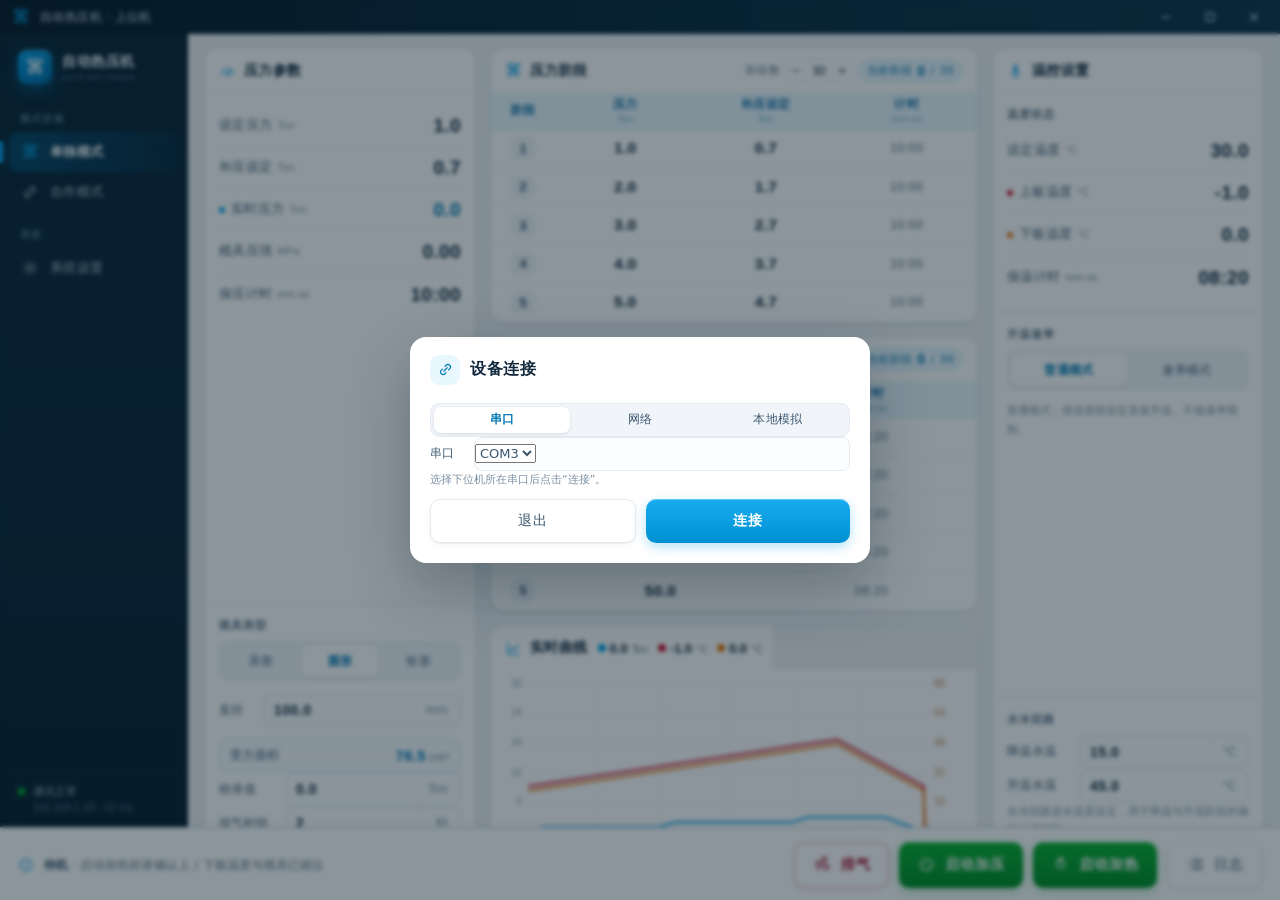
==== example/ui/src/index.html @ 1cecdf32 "docs(ui): 新增上位机 UI 原型源码与单文件 HTML 包含 src（index.html/styles.css/app.js）、build.py、设计说明与 press_desktop_u" ====
<!DOCTYPE html>
<html lang="zh-CN">
<head>
<meta charset="utf-8">
<meta name="viewport" content="width=device-width, initial-scale=1">
<title>自动热压机 · 上位机</title>
<link rel="stylesheet" href="styles.css">
</head>
<body>

<!-- ================= icon sprite ================= -->
<svg class="sprite" aria-hidden="true">
  <symbol id="i-press" viewBox="0 0 24 24">
    <rect x="3.5" y="3" width="17" height="4.2" rx="1.2"/>
    <path d="M8 7.2v3.1h8V7.2"/>
    <rect x="9.6" y="10.3" width="4.8" height="3.4" rx=".8"/>
    <rect x="4.6" y="13.7" width="14.8" height="4" rx="1.2"/>
    <path d="M6.5 17.7v3M17.5 17.7v3"/>
  </symbol>
  <symbol id="i-link" viewBox="0 0 24 24">
    <path d="M9.6 14.4 14.4 9.6"/>
    <path d="M11.2 7.6 12.8 6a3.6 3.6 0 0 1 5.1 5.1L16.4 12.6"/>
    <path d="M12.8 16.4 11.2 18a3.6 3.6 0 0 1-5.1-5.1l1.5-1.5"/>
  </symbol>
  <symbol id="i-data" viewBox="0 0 24 24">
    <ellipse cx="12" cy="5.6" rx="7" ry="2.8"/>
    <path d="M5 5.6v6c0 1.5 3.1 2.8 7 2.8s7-1.3 7-2.8v-6"/>
    <path d="M5 11.6v6c0 1.5 3.1 2.8 7 2.8s7-1.3 7-2.8v-6"/>
  </symbol>
  <symbol id="i-chart" viewBox="0 0 24 24">
    <path d="M4 4v16h16"/>
    <path d="M7 15.2l3.6-4.1 3 2.5L19.2 7"/>
  </symbol>
  <symbol id="i-flow" viewBox="0 0 24 24">
    <rect x="3" y="3.6" width="6.4" height="5" rx="1.2"/>
    <rect x="14.6" y="3.6" width="6.4" height="5" rx="1.2"/>
    <rect x="8.8" y="15.4" width="6.4" height="5" rx="1.2"/>
    <path d="M6.2 8.6v3.1h11.6V8.6M12 11.7v3.7"/>
  </symbol>
  <symbol id="i-gear" viewBox="0 0 24 24">
    <circle cx="12" cy="12" r="3.2"/>
    <path d="M12 2.8v2.5M12 18.7v2.5M21.2 12h-2.5M5.3 12H2.8M18.5 5.5l-1.8 1.8M7.3 16.7l-1.8 1.8M18.5 18.5l-1.8-1.8M7.3 7.3 5.5 5.5"/>
  </symbol>
  <symbol id="i-flame" viewBox="0 0 24 24">
    <path d="M12 2.8c2.6 3 5 5.6 5 9a5 5 0 1 1-10 0c0-2 1.2-3.7 2.3-5.1.5 1.4 1.4 2.1 2.8 2.7C11.4 7.2 11 5 12 2.8z"/>
  </symbol>
  <symbol id="i-temp" viewBox="0 0 24 24">
    <path d="M10 13.8V5.6a2 2 0 1 1 4 0v8.2a4 4 0 1 1-4 0z"/>
    <path d="M12 9v6.4"/>
  </symbol>
  <symbol id="i-gauge" viewBox="0 0 24 24">
    <path d="M4 17.5a8 8 0 1 1 16 0"/>
    <path d="M12 17.5 16 11"/>
    <circle cx="12" cy="17.5" r="1.4"/>
  </symbol>
  <symbol id="i-bolt" viewBox="0 0 24 24">
    <path d="M13.5 2.5 5 13.6h5.6L10 21.5 19 10.4h-5.6z"/>
  </symbol>
  <symbol id="i-power" viewBox="0 0 24 24">
    <path d="M12 3.2v8.4"/>
    <path d="M6.9 6.4a7.4 7.4 0 1 0 10.2 0"/>
  </symbol>
  <symbol id="i-stop" viewBox="0 0 24 24">
    <rect x="5.5" y="5.5" width="13" height="13" rx="2.4"/>
  </symbol>
  <symbol id="i-air" viewBox="0 0 24 24">
    <path d="M3.5 8.5h10.8a2.8 2.8 0 1 0-2.8-2.8"/>
    <path d="M3.5 12.5h13.2a2.8 2.8 0 1 1-2.8 2.8"/>
    <path d="M3.5 16.5h6.8"/>
  </symbol>
  <symbol id="i-alarm" viewBox="0 0 24 24">
    <path d="M18 8.8a6 6 0 1 0-12 0c0 6-2.2 7.2-2.2 7.2h16.4S18 14.8 18 8.8z"/>
    <path d="M10.2 19.4a2 2 0 0 0 3.6 0"/>
  </symbol>
  <symbol id="i-estop" viewBox="0 0 24 24">
    <path d="M8.3 2.8h7.4l5.5 5.5v7.4l-5.5 5.5H8.3l-5.5-5.5V8.3z"/>
    <path d="M12 7.6v5.4"/>
    <path d="M12 16.6v.2"/>
  </symbol>
  <symbol id="i-clock" viewBox="0 0 24 24">
    <circle cx="12" cy="12" r="8.4"/>
    <path d="M12 7.4V12l3.2 2"/>
  </symbol>
  <symbol id="i-user" viewBox="0 0 24 24">
    <circle cx="12" cy="8.2" r="3.6"/>
    <path d="M4.8 20.2a7.2 7.2 0 0 1 14.4 0"/>
  </symbol>
  <symbol id="i-open" viewBox="0 0 24 24">
    <path d="M3.6 8.4V6.2a1.6 1.6 0 0 1 1.6-1.6h3.6l2 2.4h6a1.6 1.6 0 0 1 1.6 1.6v1.2"/>
    <path d="M3.6 8.4h15.8a1.2 1.2 0 0 1 1.2 1.4l-1.3 7.6a2 2 0 0 1-2 1.6H5.5a2 2 0 0 1-2-1.7L2.4 9.8a1.2 1.2 0 0 1 1.2-1.4z"/>
  </symbol>
  <symbol id="i-export" viewBox="0 0 24 24">
    <path d="M12 15.4V4.2M8.2 7.8 12 4l3.8 3.8"/>
    <path d="M4.4 14.4v3.8a1.8 1.8 0 0 0 1.8 1.8h11.6a1.8 1.8 0 0 0 1.8-1.8v-3.8"/>
  </symbol>
  <symbol id="i-copy" viewBox="0 0 24 24">
    <rect x="8.6" y="8.6" width="11" height="11" rx="2"/>
    <path d="M15.4 8.6V6.4a2 2 0 0 0-2-2H6.4a2 2 0 0 0-2 2v7a2 2 0 0 0 2 2h2.2"/>
  </symbol>
  <symbol id="i-trash" viewBox="0 0 24 24">
    <path d="M4 6.6h16M9.4 6.6V4.9a1.3 1.3 0 0 1 1.3-1.3h2.6a1.3 1.3 0 0 1 1.3 1.3v1.7"/>
    <path d="M6.4 6.6 7.3 19a1.8 1.8 0 0 0 1.8 1.6h5.8a1.8 1.8 0 0 0 1.8-1.6l.9-12.4"/>
    <path d="M10.4 10.4v6.4M13.6 10.4v6.4"/>
  </symbol>
  <symbol id="i-back" viewBox="0 0 24 24">
    <path d="M9.4 5.2 3.6 12l5.8 6.8"/>
    <path d="M3.6 12h16.8"/>
  </symbol>
  <symbol id="i-save" viewBox="0 0 24 24">
    <path d="M5 4.6h11.6L20 8v11.4a1 1 0 0 1-1 1H5a1 1 0 0 1-1-1V5.6a1 1 0 0 1 1-1z"/>
    <path d="M8 4.6v5h7v-5M8 20.4v-5.6h8v5.6"/>
  </symbol>
  <symbol id="i-plus" viewBox="0 0 24 24"><path d="M12 5v14M5 12h14"/></symbol>
  <symbol id="i-minus" viewBox="0 0 24 24"><path d="M5 12h14"/></symbol>
  <symbol id="i-search" viewBox="0 0 24 24">
    <circle cx="11" cy="11" r="6.6"/><path d="M16 16l4.4 4.4"/>
  </symbol>
  <symbol id="i-first" viewBox="0 0 24 24"><path d="M17 6 11 12l6 6M7 6v12"/></symbol>
  <symbol id="i-prev" viewBox="0 0 24 24"><path d="M15.5 5.5 9 12l6.5 6.5"/></symbol>
  <symbol id="i-next" viewBox="0 0 24 24"><path d="M8.5 5.5 15 12l-6.5 6.5"/></symbol>
  <symbol id="i-last" viewBox="0 0 24 24"><path d="M7 6l6 6-6 6M17 6v12"/></symbol>
  <symbol id="i-eye" viewBox="0 0 24 24">
    <path d="M2.8 12S6.4 5.8 12 5.8 21.2 12 21.2 12 17.6 18.2 12 18.2 2.8 12 2.8 12z"/>
    <circle cx="12" cy="12" r="2.8"/>
  </symbol>
  <symbol id="i-shield" viewBox="0 0 24 24">
    <path d="M12 3 5 6v5.4c0 4.4 3 8.2 7 9.6 4-1.4 7-5.2 7-9.6V6z"/>
    <path d="M9 12.2l2.2 2.2L15.4 10"/>
  </symbol>
  <symbol id="i-info" viewBox="0 0 24 24">
    <circle cx="12" cy="12" r="8.6"/><path d="M12 11v5.4M12 8.2v.2"/>
  </symbol>
  <symbol id="i-bulb" viewBox="0 0 24 24">
    <path d="M9.4 18.2h5.2M10.4 21h3.2"/>
    <path d="M12 3a6 6 0 0 0-3.4 10.9c.5.4.8 1 .8 1.6h5.2c0-.6.3-1.2.8-1.6A6 6 0 0 0 12 3z"/>
  </symbol>
  <symbol id="i-list" viewBox="0 0 24 24">
    <path d="M8.4 6.6h12M8.4 12h12M8.4 17.4h12"/>
    <path d="M4.2 6.6v.2M4.2 12v.2M4.2 17.4v.2"/>
  </symbol>
  <symbol id="i-reset" viewBox="0 0 24 24">
    <path d="M4.4 9.6A7.8 7.8 0 1 1 4.2 14"/>
    <path d="M4 4.6v5.2h5.2"/>
  </symbol>
  <symbol id="i-layers" viewBox="0 0 24 24">
    <path d="M12 3.2 3.4 7.6 12 12l8.6-4.4z"/>
    <path d="M3.4 12.4 12 16.8l8.6-4.4M3.4 16.9 12 21.3l8.6-4.4"/>
  </symbol>
</svg>

<div class="win">

  <!-- ================= title bar ================= -->
  <div class="titlebar">
    <svg class="ic tb-mark"><use href="#i-press"/></svg>
    <span class="tb-title">自动热压机 · 上位机</span>
    <span class="tb-spacer"></span>
    <div class="tb-ctrls">
      <button class="tb-btn" title="最小化"><svg class="ic" viewBox="0 0 12 12"><path d="M2 6h8"/></svg></button>
      <button class="tb-btn" title="最大化"><svg class="ic" viewBox="0 0 12 12"><rect x="2.2" y="2.2" width="7.6" height="7.6"/></svg></button>
      <button class="tb-btn close" title="关闭"><svg class="ic" viewBox="0 0 12 12"><path d="M2.6 2.6l6.8 6.8M9.4 2.6l-6.8 6.8"/></svg></button>
    </div>
  </div>

  <div class="body">

    <!-- ================= rail ================= -->
    <nav class="rail">
      <div class="rail-brand">
        <div class="brand-mark"><svg class="ic"><use href="#i-press"/></svg></div>
        <div class="brand-txt"><b>自动热压机</b><span>AUTO HOT PRESS</span></div>
      </div>

      <div class="rail-group">
        <p>模式切换</p>
        <button class="rail-item is-active" data-nav="single"><svg class="ic"><use href="#i-press"/></svg><span>单独模式</span></button>
        <button class="rail-item" data-nav="coop"><svg class="ic"><use href="#i-link"/></svg><span>合作模式</span></button>
      </div>

      <div class="rail-group">
        <p>系统</p>
        <button class="rail-item" data-nav="settings"><svg class="ic"><use href="#i-gear"/></svg><span>系统设置</span></button>
      </div>

      <div class="rail-foot">
        <div class="rail-stat">
          <i class="dot ok"></i>
          <div>通讯正常<small>192.168.1.20 · 12 ms</small></div>
        </div>
      </div>
    </nav>

    <!-- ================= content ================= -->
    <main class="content" id="content">

      <div class="alarm-banner" id="alarmBanner">
        <svg class="ic"><use href="#i-alarm"/></svg>
        <span id="alarmText">急停已按下，设备已切断动力输出</span>
        <button class="ab-x" id="alarmClose">解除</button>
      </div>

      <!-- ---------- 1. 单独模式 ---------- -->
      <section class="view is-active" data-view="single">
        <div class="layout-3">

          <div class="col">
            <article class="card grow merge-card">
              <header class="card-h"><h2><svg class="ic"><use href="#i-gauge"/></svg>压力参数</h2></header>

              <div class="set-group">
                <ul class="kv">
                  <li><span class="k">设定压力<em>Ton</em></span><span class="v" id="vSetP">1.0</span></li>
                  <li><span class="k">补压设定<em>Ton</em></span><span class="v" id="vBoost">0.7</span></li>
                  <li class="is-live"><span class="k">实时压力<em>Ton</em></span><span class="v" id="vLiveP">0.0</span></li>
                  <li><span class="k">模具压强<em>MPa</em></span><span class="v" id="vMold">0.00</span></li>
                  <li><span class="k">保压计时<em>mm:ss</em></span><span class="v" id="vHoldP">10:00</span></li>
                </ul>
              </div>

              <div class="set-group is-bottom">
                <div class="set-sub">模具类型</div>
                <div class="seg mold-seg" id="moldSeg">
                  <button data-mold="special">异形</button>
                  <button class="is-on" data-mold="circle">圆形</button>
                  <button data-mold="rect">矩形</button>
                </div>
                <div class="mold-pane" data-mold-pane="special">
                  <p class="mold-tip">异形模具按实际受力面积换算，模具压强显示为 —。</p>
                </div>
                <div class="mold-pane is-on" data-mold-pane="circle">
                  <div class="mold-row">
                    <label>直径</label>
                    <div class="input"><input id="moldDia" type="number" min="1" step="0.1" value="100.0"><span class="suffix">mm</span></div>
                  </div>
                </div>
                <div class="mold-pane" data-mold-pane="rect">
                  <div class="mold-row">
                    <label>长</label>
                    <div class="input"><input id="moldLen" type="number" min="1" step="0.1" value="100.0"><span class="suffix">mm</span></div>
                  </div>
                  <div class="mold-row">
                    <label>宽</label>
                    <div class="input"><input id="moldWid" type="number" min="1" step="0.1" value="100.0"><span class="suffix">mm</span></div>
                  </div>
                </div>
                <div class="mold-area" data-mold-area>
                  <span>受力面积</span>
                  <span class="ma-val"><b>78.5</b><em>cm²</em></span>
                </div>
                <div class="mold-row is-wide">
                  <label>校准值</label>
                  <div class="input"><input id="calibVal" type="number" min="-3" max="3" step="0.1" value="0.0"><span class="suffix">Ton</span></div>
                </div>
                <div class="mold-row is-wide">
                  <label>排气时间</label>
                  <div class="input"><input id="airTime" type="number" min="1" max="5" step="1" value="2"><span class="suffix">秒</span></div>
                </div>
              </div>
            </article>
          </div>

          <div class="col">
            <article class="card stage-card">
              <header class="card-h">
                <h2><svg class="ic"><use href="#i-press"/></svg>压力阶段</h2>
                <div class="stage-tools">
                  <span class="count-label">阶段数</span>
                  <div class="spin" id="pCountSpin" data-tip="压力阶段数 1–30，可直接输入或点「−/+」调整">
                    <button type="button" data-step="-1" aria-label="减少压力阶段数">−</button>
                    <input id="pCountInput" type="number" min="1" max="30" step="1" value="30" aria-label="压力阶段数">
                    <button type="button" data-step="1" aria-label="增加压力阶段数">+</button>
                  </div>
                  <span class="stage-pill">当前阶段 <b id="pStageNow">0</b>/<span id="pStageTotal">30</span></span>
                </div>
              </header>
              <div class="tbl-wrap">
                <table class="tbl" id="tblP">
                  <colgroup><col style="width:64px"><col><col><col></colgroup>
                  <thead><tr><th>阶段</th><th>压力<em>Ton</em></th><th>补压设定<em>Ton</em></th><th>计时<em>mm:ss</em></th></tr></thead>
                  <tbody></tbody>
                </table>
              </div>
            </article>

            <article class="card grow stage-card">
              <header class="card-h">
                <h2><svg class="ic"><use href="#i-flame"/></svg>温度阶段</h2>
                <div class="stage-tools">
                  <span class="count-label">阶段数</span>
                  <div class="spin" id="tCountSpin" data-tip="温度阶段数 1–30，可直接输入或点「−/+」调整">
                    <button type="button" data-step="-1" aria-label="减少温度阶段数">−</button>
                    <input id="tCountInput" type="number" min="1" max="30" step="1" value="30" aria-label="温度阶段数">
                    <button type="button" data-step="1" aria-label="增加温度阶段数">+</button>
                  </div>
                  <span class="stage-pill">当前阶段 <b id="tStageNow">0</b>/<span id="tStageTotal">30</span></span>
                </div>
              </header>
              <div class="tbl-wrap">
                <table class="tbl no-rate" id="tblT">
                  <colgroup><col style="width:64px"><col><col></colgroup>
                  <thead><tr><th>阶段</th><th>温度<em>°C</em></th><th>速率<em>°C/min</em></th><th>计时<em>mm:ss</em></th></tr></thead>
                  <tbody></tbody>
                </table>
              </div>
            </article>

            <div class="chart-slot" id="singleChartSlot">
              <article class="card chart-card" id="chartCard">
                <header class="card-h">
                  <h2><svg class="ic"><use href="#i-chart"/></svg>实时曲线</h2>
                  <div class="chart-now">
                    <span><i style="background:#00A1E9"></i><b id="cnP">0.0</b><em>Ton</em></span>
                    <span><i style="background:#C8102E"></i><b id="cnUp">-1.0</b><em>°C</em></span>
                    <span><i style="background:#E8730C"></i><b id="cnDown">0.0</b><em>°C</em></span>
                    <span class="win">窗口 180 s</span>
                  </div>
                </header>
                <div class="chart-wrap"><canvas id="chart"></canvas></div>
              </article>
            </div>
          </div>

          <div class="col">
            <article class="card grow merge-card">
              <header class="card-h"><h2><svg class="ic"><use href="#i-temp"/></svg>温控设置</h2></header>

              <div class="set-group">
                <div class="set-sub">温度状态</div>
                <ul class="kv">
                  <li><span class="k">设定温度<em>°C</em></span><span class="v" id="vSetT">30.0</span></li>
                  <li class="t-up"><span class="k">上板温度<em>°C</em></span><span class="v" id="vUpT">-1.0</span></li>
                  <li class="t-down"><span class="k">下板温度<em>°C</em></span><span class="v" id="vDownT">0.0</span></li>
                  <li><span class="k">保温计时<em>mm:ss</em></span><span class="v" id="vHoldSet">8:20</span></li>
                </ul>
              </div>

              <div class="set-group">
                <div class="set-sub">升温速率</div>
                <div class="seg mold-seg" id="rateSeg">
                  <button class="is-on" data-rate="normal">普通模式</button>
                  <button data-rate="fast">速率模式</button>
                </div>
                <p class="mold-tip" id="rateTip">普通模式：按温度段设定直接升温，不做速率限制。</p>
              </div>

              <div class="set-group is-bottom">
                <div class="set-sub">水冷回路</div>
                <div class="mold-row water-row">
                  <label>降温水温</label>
                  <div class="input"><input id="coolT" type="number" min="0" step="0.1" value="15.0"><span class="suffix">°C</span></div>
                </div>
                <div class="mold-row water-row">
                  <label>升温水温</label>
                  <div class="input"><input id="warmT" type="number" min="0" step="0.1" value="45.0"><span class="suffix">°C</span></div>
                </div>
                <p class="mold-tip">水冷回路进水温度设定，用于降温与升温阶段的循环水温控制。</p>
              </div>
            </article>
          </div>

        </div>
      </section>

      <!-- ---------- 2. 合作模式 ---------- -->
      <section class="view" data-view="coop">
        <div class="layout-2">
          <div class="col">
            <article class="card grow merge-card">
              <header class="card-h"><h2><svg class="ic"><use href="#i-gauge"/></svg>实时状态</h2></header>

              <div class="set-group">
                <ul class="kv">
                  <li><span class="k">设定压力<em>Ton</em></span><span class="v" id="cSetP">1.0</span></li>
                  <li class="is-live"><span class="k">实时压力<em>Ton</em></span><span class="v" id="cLiveP">0.0</span></li>
                  <li><span class="k">模具压强<em>MPa</em></span><span class="v" id="cMold">0.00</span></li>
                  <li><span class="k">上板设定温度<em>°C</em></span><span class="v" id="cSetTUp">10.0</span></li>
                  <li class="t-up"><span class="k">上板温度<em>°C</em></span><span class="v" id="cUpT">-1.0</span></li>
                  <li><span class="k">下板设定温度<em>°C</em></span><span class="v" id="cSetTDown">10.0</span></li>
                  <li class="t-down"><span class="k">下板温度<em>°C</em></span><span class="v" id="cDownT">0.0</span></li>
                  <li><span class="k">计时<em>mm:ss</em></span><span class="v" id="cHold">10:00</span></li>
                </ul>
              </div>

              <div class="set-group is-bottom">
                <div class="set-sub">模具类型</div>
                <div class="seg mold-seg">
                  <button data-mold="special">异形</button>
                  <button class="is-on" data-mold="circle">圆形</button>
                  <button data-mold="rect">矩形</button>
                </div>
                <div class="mold-pane" data-mold-pane="special">
                  <p class="mold-tip">异形模具按实际受力面积换算，模具压强显示为 —。</p>
                </div>
                <div class="mold-pane is-on" data-mold-pane="circle">
                  <div class="mold-row">
                    <label>直径</label>
                    <div class="input"><input id="cMoldDia" type="number" min="1" step="0.1" value="100.0"><span class="suffix">mm</span></div>
                  </div>
                </div>
                <div class="mold-pane" data-mold-pane="rect">
                  <div class="mold-row">
                    <label>长</label>
                    <div class="input"><input id="cMoldLen" type="number" min="1" step="0.1" value="100.0"><span class="suffix">mm</span></div>
                  </div>
                  <div class="mold-row">
                    <label>宽</label>
                    <div class="input"><input id="cMoldWid" type="number" min="1" step="0.1" value="100.0"><span class="suffix">mm</span></div>
                  </div>
                </div>
                <div class="mold-area" data-mold-area>
                  <span>受力面积</span>
                  <span class="ma-val"><b>78.5</b><em>cm²</em></span>
                </div>
              </div>
            </article>
          </div>

          <div class="col">
            <article class="card grow">
              <header class="card-h"><h2><svg class="ic"><use href="#i-link"/></svg>合作流程明细</h2>
                <div class="stage-tools">
                  <span class="count-label">阶段数</span>
                  <div class="spin" id="coopCountSpin" data-tip="合作流程阶段数 1–30，可直接输入或点「−/+」调整">
                    <button type="button" data-step="-1" aria-label="减少合作流程阶段数">−</button>
                    <input id="coopCountInput" type="number" min="1" max="30" step="1" value="30" aria-label="合作流程阶段数">
                    <button type="button" data-step="1" aria-label="增加合作流程阶段数">+</button>
                  </div>
                  <span class="stage-pill">当前阶段 <b id="coopStageNow">0</b>/<span id="coopStageTotal">30</span></span>
                </div>
              </header>
              <div class="tbl-wrap">
                <table class="tbl" id="tblCoop">
                  <colgroup>
                    <col style="width:48px"><col style="width:62px"><col style="width:72px"><col style="width:78px">
                    <col style="width:92px"><col style="width:78px"><col style="width:92px"><col style="width:78px"><col style="width:68px">
                  </colgroup>
                  <thead><tr><th>阶段</th><th>是否加压</th><th>压力<em>Ton</em></th><th>补压设定<em>Ton</em></th><th>是否加热上板</th><th>上板温度<em>°C</em></th><th>是否加热下板</th><th>下板温度<em>°C</em></th><th>计时<em>mm:ss</em></th></tr></thead>
                  <tbody></tbody>
                </table>
              </div>
            </article>

            <div class="chart-slot" id="coopChartSlot"></div>
          </div>
        </div>
      </section>

      <!-- ---------- 6. 系统设置 ---------- -->
      <section class="view" data-view="settings">
        <div class="col" style="height:100%;gap:14px">
          <article class="card" style="flex:none">
            <header class="card-h" style="border-bottom:0;height:52px">
              <div class="seg" id="setTabs" style="margin-left:0">
                <button class="is-on" data-set="about">关于本机</button>
              </div>
            </header>
          </article>

          <!-- 关于 -->
          <div class="set-pane" data-pane="about" style="flex:1;min-height:0">
            <div class="about-grid">
              <article class="card">
                <div class="about-hero">
                  <div class="about-logo"><svg class="ic"><use href="#i-press"/></svg></div>
                  <div>
                    <h3>自动热压机</h3>
                    <p>AUTO HOT PRESS</p>
                  </div>
                  <span class="chip is-brand">已授权 · 单机永久许可</span>
                  <div class="hero-meta">
                    <div><span>通讯状态</span><b>已连接</b></div>
                  </div>
                </div>
              </article>
              <article class="card">
                <div class="about-body">
                  <div class="about-list">
                    <div><span>仪器名称</span><b>自动热压机</b></div>
                    <div><span>仪器型号</span><b>TYPE</b></div>
                    <div><span>油缸直径</span><b>110.0 mm</b></div>
                    <div><span>最大压力</span><b>30.0 Ton</b></div>
                    <div><span>最小压力</span><b>0.5 Ton</b></div>
                    <div><span>最高温度</span><b>310.0 °C</b></div>
                  </div>
                  <div class="about-list">
                    <div><span>压力显示精度</span><b>0.1 Ton</b></div>
                    <div><span>压强显示精度</span><b>0.01 MPa</b></div>
                    <div><span>温度显示精度</span><b>0.1 °C</b></div>
                    <div><span>自动补压差值</span><b>0.3 Ton</b></div>
                    <div><span>本机序列号</span><b>ASD123</b></div>
                  </div>
                  <div class="about-list">
                    <div><span>应用类型</span><b>自动热压</b></div>
                    <div><span>固件版本</span><b>V3.1.5</b></div>
                  </div>
                </div>
              </article>
            </div>
          </div>

        </div>
      </section>

    </main>
  </div>

  <!-- ================= log panel ================= -->
  <section class="logpanel" id="logPanel">
    <div class="log-h">
      <span class="log-title"><svg class="ic"><use href="#i-list"/></svg>运行日志</span>
      <span class="log-count" id="logCount">0 条</span>
      <div class="log-tools">
        <select id="logLevel" aria-label="日志级别">
          <option value="all">全部</option>
          <option value="info">信息</option>
          <option value="warn">警告</option>
          <option value="error">错误</option>
        </select>
        <input id="logSearch" type="search" placeholder="搜索日志…" aria-label="搜索日志">
        <button class="btn btn-ghost btn-sm" id="logClear">清空</button>
        <button class="btn btn-ghost btn-sm" id="logExport">导出</button>
        <button class="btn btn-ghost btn-sm" id="logCollapse">收起</button>
      </div>
    </div>
    <div class="log-body" id="logBody"></div>
  </section>

  <!-- ================= action bar ================= -->
  <footer class="actionbar">
    <div class="ab-note">
      <svg class="ic"><use href="#i-info"/></svg>
      <span id="abNote"><b>待机</b> · 启动加热前请确认上 / 下板温度与模具已就位</span>
    </div>
    <div class="ab-actions">
      <div class="bar-group is-on" data-bar="run">
        <button class="btn btn-danger-ghost" id="btnVent"><svg class="ic"><use href="#i-air"/></svg>排气</button>
        <button class="btn btn-green" id="btnPress"><svg class="ic"><use href="#i-power"/></svg><span id="btnPressTxt">启动加压</span></button>
        <button class="btn btn-green" id="btnHeat"><svg class="ic"><use href="#i-flame"/></svg><span id="btnHeatTxt">启动加热</span></button>
      </div>
      <div class="bar-group" data-bar="coop">
        <button class="btn btn-green" id="btnCoopStart"><svg class="ic"><use href="#i-power"/></svg><span id="btnCoopTxt">启动</span></button>
      </div>
      <button class="btn btn-ghost" id="btnLog"><svg class="ic"><use href="#i-list"/></svg><span>日志</span></button>
    </div>
  </footer>
</div>

<!-- ================= 设备连接 ================= -->
<div class="overlay is-open" id="connectOverlay">
  <div class="modal connect-modal">
    <div class="modal-h">
      <span class="mi"><svg class="ic"><use href="#i-link"/></svg></span>
      <span>设备连接</span>
    </div>
    <div class="modal-b">
      <div class="seg mold-seg" id="connSeg">
        <button class="is-on" data-conn="serial">串口</button>
        <button data-conn="net">网络</button>
        <button data-conn="sim">本地模拟</button>
      </div>
      <div class="conn-pane is-on" data-conn-pane="serial">
        <div class="mold-row">
          <label>串口</label>
          <div class="input">
            <select id="connPort">
              <option>COM3</option>
              <option>COM4</option>
              <option>COM5</option>
            </select>
          </div>
        </div>
        <p class="mold-tip">选择下位机所在串口后点击“连接”。</p>
      </div>
      <div class="conn-pane" data-conn-pane="net">
        <div class="mold-row">
          <label>地址</label>
          <div class="input"><input id="connHost" value="192.168.1.20"></div>
        </div>
        <div class="mold-row">
          <label>端口</label>
          <div class="input"><input id="connPortTcp" type="number" value="502"></div>
        </div>
        <p class="mold-tip">连接失败会按 2/5/10/30 秒退避自动重连。</p>
      </div>
      <div class="conn-pane" data-conn-pane="sim">
        <p class="mold-tip">无需硬件，使用本地模拟数据演示界面与运行流程。</p>
      </div>
    </div>
    <div class="modal-f">
      <button class="btn btn-ghost" id="connExit">退出</button>
      <button class="btn btn-brand" id="connOk">连接</button>
    </div>
  </div>
</div>

<!-- ================= modal ================= -->
<div class="overlay" id="overlay">
  <div class="modal">
    <div class="modal-h"><span class="mi" id="modalIcon"><svg class="ic"><use href="#i-info"/></svg></span><span id="modalTitle">提示</span></div>
    <div class="modal-b" id="modalText">是否启动加热？</div>
    <div class="modal-f">
      <button class="btn btn-ghost" id="modalCancel">返回</button>
      <button class="btn btn-brand" id="modalOk">确认</button>
    </div>
  </div>
</div>

<div class="toast" id="toast"><i class="dot"></i><span id="toastText">已保存</span></div>

<!-- ================= 计时图形化编辑弹窗 ================= -->
<div class="overlay" id="timeOverlay">
  <div class="modal">
    <div class="modal-h">
      <span class="mi"><svg class="ic"><use href="#i-clock"/></svg></span>
      <span>设置计时</span>
    </div>
    <div class="modal-b">
      <div class="time-preview" id="timePreview">05:30</div>
      <div class="time-picker">
        <div class="tp-col">
          <button type="button" class="tp-step" data-tp="min" data-step="1" aria-label="分钟加一">+</button>
          <input class="tp-num" id="tpMin" type="number" min="0" max="599" step="1" value="5" aria-label="分钟">
          <span class="tp-unit">分</span>
          <button type="button" class="tp-step" data-tp="min" data-step="-1" aria-label="分钟减一">−</button>
        </div>
        <span class="tp-colon">:</span>
        <div class="tp-col">
          <button type="button" class="tp-step" data-tp="sec" data-step="1" aria-label="秒加一">+</button>
          <input class="tp-num" id="tpSec" type="number" min="0" max="59" step="1" value="30" aria-label="秒">
          <span class="tp-unit">秒</span>
          <button type="button" class="tp-step" data-tp="sec" data-step="-1" aria-label="秒减一">−</button>
        </div>
      </div>
      <div class="tp-presets">
        <button type="button" data-preset="60">1 分</button>
        <button type="button" data-preset="180">3 分</button>
        <button type="button" data-preset="300">5 分</button>
        <button type="button" data-preset="600">10 分</button>
      </div>
    </div>
    <div class="modal-f">
      <button class="btn btn-ghost" id="tpCancel">取消</button>
      <button class="btn btn-brand" id="tpOk">确定</button>
    </div>
  </div>
</div>

<script src="app.js"></script>
</body>
</html>
---- example/ui/src/styles.css ----
/* =========================================================
   自动热压机 · 上位机 UI
   Design system / layout / components
   Base canvas 1440 x 900  ·  resizable down to 1280 x 800
   ========================================================= */

:root {
  /* brand — sampled from 单独模式主界面.bmp  #00A1E9 */
  --brand: #00A1E9;
  --brand-600: #0090D2;
  --brand-700: #0079B4;
  --brand-050: #E9F7FE;
  --brand-100: #D2EEFB;
  --brand-200: #A8DDF5;
  --royal: #0A43F6;

  /* shell */
  --navy: #08202F;
  --navy-2: #0C2B3E;
  --navy-3: #10374E;
  --ink: #12293D;
  --ink-2: #3B5770;
  --muted: #5F7488;
  --muted-2: #7C90A2;

  /* surfaces */
  --bg: #EDF1F5;
  --card: #FFFFFF;
  --line: #E3EAF0;
  --line-2: #EFF4F8;

  /* semantic */
  --green: #00A32A;
  --green-600: #008C24;
  --green-050: #E7F7EC;
  --amber: #E8730C;
  --amber-600: #C75F05;
  --red: #C8102E;
  --red-600: #A50D25;
  --red-d: #8C0000;
  --red-050: #FDECEE;

  /* effects */
  --sh-1: 0 1px 2px rgba(15, 40, 62, .06), 0 2px 6px rgba(15, 40, 62, .04);
  --sh-2: 0 8px 24px rgba(15, 40, 62, .09), 0 2px 6px rgba(15, 40, 62, .05);
  --sh-3: 0 24px 60px rgba(6, 24, 38, .28);
  --r-lg: 14px;
  --r-md: 10px;
  --r-sm: 7px;

  --font: "Microsoft YaHei UI", "Microsoft YaHei", "PingFang SC", "Source Han Sans SC", system-ui, sans-serif;
  --font-num: "Bahnschrift", "DIN Alternate", "Segoe UI", "Microsoft YaHei UI", sans-serif;
  --ease: cubic-bezier(.22, .61, .36, 1);
}

* { box-sizing: border-box; }

html, body {
  height: 100%;
  margin: 0;
}

body {
  font-family: var(--font);
  font-size: 13px;
  color: var(--ink);
  background: var(--bg);
  -webkit-font-smoothing: antialiased;
  overflow: hidden;
}

button, input, select {
  font-family: inherit;
  font-size: inherit;
  color: inherit;
}

button { cursor: pointer; border: 0; background: none; }

.sprite { position: absolute; width: 0; height: 0; overflow: hidden; }

svg.ic {
  width: 18px;
  height: 18px;
  fill: none;
  stroke: currentColor;
  stroke-width: 1.7;
  stroke-linecap: round;
  stroke-linejoin: round;
  flex: none;
}

::selection { background: var(--brand-100); }

/* scrollbars */
.content::-webkit-scrollbar,
.tbl-wrap::-webkit-scrollbar,
.scroll::-webkit-scrollbar { width: 8px; height: 8px; }
.content::-webkit-scrollbar-thumb,
.tbl-wrap::-webkit-scrollbar-thumb,
.scroll::-webkit-scrollbar-thumb {
  background: #C8D5DF;
  border-radius: 8px;
  border: 2px solid transparent;
  background-clip: padding-box;
}
.content::-webkit-scrollbar-thumb:hover { background: #A9BCCB; background-clip: padding-box; }

/* =========================================================
   Window shell
   ========================================================= */
.win {
  height: 100vh;
  display: flex;
  flex-direction: column;
  min-width: 1180px;
  background: var(--bg);
}

.titlebar {
  height: 34px;
  flex: none;
  display: flex;
  align-items: center;
  gap: 10px;
  padding: 0 4px 0 12px;
  background: linear-gradient(90deg, #061A27 0%, #0B2C40 55%, #0E344A 100%);
  color: #BFD6E5;
  user-select: none;
}

.tb-mark {
  width: 16px;
  height: 16px;
  color: var(--brand);
  stroke-width: 1.9;
}

.tb-title {
  font-size: 12px;
  letter-spacing: .4px;
  color: #D5E7F2;
}

.tb-ver {
  font-family: var(--font-num);
  font-size: 10.5px;
  color: #6D92A9;
  border: 1px solid rgba(255, 255, 255, .13);
  border-radius: 4px;
  padding: 0 5px;
  line-height: 15px;
}

.tb-spacer { flex: 1; }

.tb-ctrls { display: flex; align-items: stretch; height: 34px; }

.tb-btn {
  width: 44px;
  height: 34px;
  display: grid;
  place-items: center;
  color: #9DB9CA;
  transition: background .16s, color .16s;
}

.tb-btn svg { width: 12px; height: 12px; stroke-width: 1.4; }
.tb-btn:hover { background: rgba(255, 255, 255, .09); color: #fff; }
.tb-btn.close:hover { background: #C42B1C; color: #fff; }

/* ---------- app bar ---------- */
.appbar {
  height: 58px;
  flex: none;
  display: flex;
  align-items: center;
  gap: 18px;
  padding: 0 18px;
  background: #fff;
  border-bottom: 1px solid var(--line);
  position: relative;
  z-index: 5;
}

.ab-title h1 {
  margin: 0;
  font-size: 17px;
  font-weight: 700;
  letter-spacing: .3px;
  color: var(--ink);
}

.ab-title p {
  margin: 2px 0 0;
  font-size: 11.5px;
  color: var(--muted);
  letter-spacing: .2px;
}

.ab-chips { display: flex; align-items: center; gap: 8px; margin-left: 6px; }

.chip {
  display: inline-flex;
  align-items: center;
  gap: 7px;
  height: 27px;
  padding: 0 11px;
  border-radius: 20px;
  background: #F3F7FA;
  border: 1px solid var(--line);
  font-size: 12px;
  color: var(--ink-2);
  white-space: nowrap;
}

.chip b { font-family: var(--font-num); font-weight: 600; color: var(--ink); }
.chip.is-brand { background: var(--brand-050); border-color: var(--brand-100); color: var(--brand-700); }
.chip.is-brand b { color: var(--brand-700); }

.dot {
  width: 7px;
  height: 7px;
  border-radius: 50%;
  background: var(--muted-2);
  flex: none;
  position: relative;
}

.dot.ok { background: var(--green); box-shadow: 0 0 0 3px rgba(0, 163, 42, .14); }
.dot.live { background: var(--brand); box-shadow: 0 0 0 3px rgba(0, 161, 233, .16); animation: pulse 1.6s infinite; }
.dot.warn { background: var(--amber); box-shadow: 0 0 0 3px rgba(232, 115, 12, .16); }
.dot.bad { background: var(--red); box-shadow: 0 0 0 3px rgba(200, 16, 46, .16); }

@keyframes pulse {
  0%, 100% { box-shadow: 0 0 0 3px rgba(0, 161, 233, .18); }
  50% { box-shadow: 0 0 0 6px rgba(0, 161, 233, .04); }
}

.ab-right { margin-left: auto; display: flex; align-items: center; gap: 16px; }

.clock {
  font-family: var(--font-num);
  font-size: 15px;
  letter-spacing: .6px;
  color: var(--ink);
  font-variant-numeric: tabular-nums;
}

.clock small {
  display: block;
  font-family: var(--font);
  font-size: 10.5px;
  letter-spacing: .3px;
  color: var(--muted);
  text-align: right;
  margin-top: -1px;
}

.user {
  display: flex;
  align-items: center;
  gap: 9px;
  padding-left: 16px;
  border-left: 1px solid var(--line);
}

.avatar {
  width: 32px;
  height: 32px;
  border-radius: 9px;
  display: grid;
  place-items: center;
  background: linear-gradient(160deg, var(--brand), #0B7FB8);
  color: #fff;
  font-size: 13px;
  font-weight: 700;
  letter-spacing: .5px;
}

.user b { display: block; font-size: 12.5px; font-weight: 600; }
.user small { display: block; font-size: 10.5px; color: var(--muted); margin-top: 1px; }

/* =========================================================
   Body: rail + content
   ========================================================= */
.body { flex: 1; display: flex; min-height: 0; }

.rail {
  width: 206px;
  flex: none;
  display: flex;
  flex-direction: column;
  padding: 0 10px 12px;
  background: linear-gradient(180deg, #0A2334 0%, #0B2739 45%, #08202F 100%);
  color: #A9C2D3;
  overflow: hidden auto;
}

.rail::after {
  content: "";
  position: absolute;
  pointer-events: none;
}

.rail-brand {
  display: flex;
  align-items: center;
  gap: 10px;
  padding: 16px 8px 18px;
}

.brand-mark {
  width: 34px;
  height: 34px;
  border-radius: 9px;
  display: grid;
  place-items: center;
  background: linear-gradient(150deg, var(--brand), #0069A3);
  color: #fff;
  box-shadow: 0 6px 16px rgba(0, 161, 233, .35), inset 0 1px 0 rgba(255, 255, 255, .3);
}

.brand-mark svg { width: 20px; height: 20px; stroke-width: 1.8; }

.brand-txt b {
  display: block;
  color: #EAF4FA;
  font-size: 13.5px;
  letter-spacing: .6px;
  font-weight: 700;
}

.brand-txt span {
  display: block;
  font-family: var(--font-num);
  font-size: 7.5px;
  letter-spacing: .5px;
  color: #5B7F97;
  margin-top: 2px;
  white-space: nowrap;
}

.rail-group { margin-bottom: 6px; }

.rail-group > p {
  margin: 10px 10px 6px;
  font-size: 10px;
  letter-spacing: 1.2px;
  color: #51748C;
  font-weight: 600;
}

.rail-item {
  position: relative;
  width: 100%;
  height: 40px;
  display: flex;
  align-items: center;
  gap: 11px;
  padding: 0 11px;
  border-radius: 8px;
  color: #B4CBD9;
  font-size: 13px;
  letter-spacing: .3px;
  transition: background .16s, color .16s;
}

.rail-item svg { width: 18px; height: 18px; opacity: .85; }

.rail-item:hover { background: rgba(255, 255, 255, .06); color: #EAF4FA; }

.rail-item.is-active {
  background: linear-gradient(90deg, rgba(0, 161, 233, .26), rgba(0, 161, 233, .05));
  color: #fff;
  font-weight: 600;
}

.rail-item.is-active::before {
  content: "";
  position: absolute;
  left: -10px;
  top: 9px;
  bottom: 9px;
  width: 3px;
  border-radius: 0 3px 3px 0;
  background: var(--brand);
  box-shadow: 0 0 12px rgba(0, 161, 233, .8);
}

.rail-item.is-active svg { color: var(--brand); opacity: 1; }

/* 运行中：其他入口不可切换 */
.rail-item.is-locked { opacity: .4; cursor: not-allowed; }
.rail-item.is-locked:hover { background: transparent; color: #B4CBD9; }

.rail-item .badge-n {
  margin-left: auto;
  min-width: 18px;
  height: 18px;
  padding: 0 5px;
  border-radius: 9px;
  background: rgba(200, 16, 46, .85);
  color: #fff;
  font-size: 10.5px;
  font-weight: 700;
  display: grid;
  place-items: center;
  font-family: var(--font-num);
}

.rail-foot { margin-top: auto; padding: 12px 8px 0; border-top: 1px solid rgba(255, 255, 255, .07); }

.rail-stat {
  font-size: 11px;
  line-height: 1.5;
  color: #8FADC0;
  display: flex;
  align-items: flex-start;
  gap: 8px;
}

.rail-stat .dot { margin-top: 4px; }
.rail-stat small { display: block; color: #4F7089; font-family: var(--font-num); font-size: 10px; letter-spacing: .3px; }

/* =========================================================
   Content + views
   ========================================================= */
.content {
  flex: 1;
  min-width: 0;
  padding: 14px 16px;
  overflow: auto;
}

.view { display: none; height: 100%; }
.view.is-active { display: block; animation: fadeUp .22s var(--ease); }

@keyframes fadeUp {
  from { opacity: 0; }
  to { opacity: 1; }
}

/* 3-column dashboard */
.layout-3 {
  display: grid;
  grid-template-columns: 330px minmax(352px, 1fr) 330px;
  gap: 14px;
  min-height: 100%;
}

.col { display: flex; flex-direction: column; gap: 14px; min-height: 0; }

/* 合作模式：三列参数 + 底部整宽曲线 */
.layout-coop {
  display: grid;
  grid-template-columns: 330px 320px minmax(0, 1fr);
  grid-template-rows: auto minmax(0, 1fr);
  gap: 14px;
  height: 100%;
}

/* generic 2-column */
.layout-2 { display: grid; grid-template-columns: 330px minmax(0, 1fr); gap: 14px; height: 100%; }
.layout-2.wide-left { grid-template-columns: 372px minmax(0, 1fr); }

/* =========================================================
   Cards
   ========================================================= */
.card {
  background: var(--card);
  border: 1px solid var(--line);
  border-radius: var(--r-lg);
  box-shadow: var(--sh-1);
  display: flex;
  flex-direction: column;
  min-height: 0;
  overflow: hidden;
}

/* 卡片较窄时隐藏“阶段数”文字标签，避免与当前阶段胶囊挤在一起
   （改用 JS 按卡片实际宽度加 .is-narrow，避免 Edge 下容器查询导致的绘制异常） */
.stage-card.is-narrow .count-label { display: none; }
.stage-card.is-narrow .stage-tools { gap: 6px; }

.card.grow { flex: 1; }

.card-h {
  height: 44px;
  flex: none;
  display: flex;
  align-items: center;
  gap: 10px;
  padding: 0 14px;
  border-bottom: 1px solid var(--line-2);
  background: var(--card);
}

.card-h h2 {
  margin: 0;
  font-size: 13.5px;
  font-weight: 700;
  letter-spacing: .4px;
  color: var(--ink);
  display: flex;
  align-items: center;
  gap: 8px;
}

.card-h h2 svg { width: 17px; height: 17px; color: var(--brand); }

.card-h .hint {
  margin-left: auto;
  font-size: 11px;
  color: var(--muted-2);
  letter-spacing: .3px;
}

.card-h .sub {
  font-size: 11px;
  color: var(--muted-2);
  padding-left: 8px;
  border-left: 1px solid var(--line);
  letter-spacing: .3px;
}

.card-b { padding: 12px 14px; }

/* ---------- key / value rows ---------- */
.kv { list-style: none; margin: 0; padding: 0; }

.kv li {
  display: flex;
  align-items: center;
  justify-content: space-between;
  gap: 10px;
  padding: 0 14px;
  height: 42px;
  border-bottom: 1px dashed var(--line-2);
  transition: background .16s;
}

.kv.sm li { height: 34px; }
.kv.sm .k { font-size: 12px; }

.tag-ok {
  font-size: 11.5px;
  font-weight: 600;
  color: var(--green-600);
  background: var(--green-050);
  border-radius: 6px;
  padding: 3px 9px;
  letter-spacing: .3px;
}

.tag-ok::before {
  content: "";
  display: inline-block;
  width: 5px;
  height: 5px;
  border-radius: 50%;
  background: var(--green);
  margin-right: 6px;
  vertical-align: 1px;
}

.tag-val {
  font-family: var(--font-num);
  font-size: 13px;
  font-weight: 600;
  color: var(--ink-2);
  letter-spacing: .4px;
}

/* 事件记录 */
.evts { list-style: none; margin: 0; padding: 4px 0; overflow: auto; }

.evts li {
  display: flex;
  align-items: center;
  gap: 10px;
  padding: 0 14px;
  height: 38px;
  font-size: 12px;
  color: var(--ink-2);
  border-bottom: 1px dashed var(--line-2);
}

.evts li:last-child { border-bottom: 0; }
.evts time { font-family: var(--font-num); font-size: 12px; color: var(--muted-2); letter-spacing: .4px; flex: none; }
.evts .dot { flex: none; }
.evts span { overflow: hidden; text-overflow: ellipsis; white-space: nowrap; }

.kv li:last-child { border-bottom: 0; }
.kv li:hover { background: #FAFCFE; }

.kv .k {
  font-size: 12.5px;
  color: var(--ink-2);
  letter-spacing: .3px;
  display: flex;
  align-items: baseline;
  gap: 5px;
}

.kv .k em {
  font-style: normal;
  font-size: 10.5px;
  color: var(--muted-2);
  font-family: var(--font-num);
}

.kv .v {
  font-family: var(--font-num);
  font-size: 23px;
  font-weight: 600;
  color: var(--ink);
  font-variant-numeric: tabular-nums;
  letter-spacing: .4px;
  line-height: 1;
}

.kv .v small {
  font-size: 11px;
  font-weight: 400;
  color: var(--muted);
  margin-left: 4px;
  font-family: var(--font);
}

.kv li.is-live .v { color: var(--brand-700); }
.kv li.is-live .k::before {
  content: "";
  width: 6px;
  height: 6px;
  border-radius: 50%;
  background: var(--brand);
  align-self: center;
  margin-right: 1px;
  animation: pulse 1.8s infinite;
}

/* 上板 / 下板温度：与曲线同色的圆点 */
.kv li.t-up .k::before,
.kv li.t-down .k::before {
  content: "";
  width: 6px;
  height: 6px;
  border-radius: 50%;
  align-self: center;
  margin-right: 1px;
  animation: pulse 1.8s infinite;
}

/* 待机时圆点静止，仅运行中闪烁 */
body:not(.is-running) .kv li.is-live .k::before,
body:not(.is-running) .kv li.t-up .k::before,
body:not(.is-running) .kv li.t-down .k::before { animation: none; }

.kv li.t-up .k::before { background: #C8102E; }
.kv li.t-down .k::before { background: #E8730C; }

/* ---------- 模具类型 ---------- */
.mold-body {
  flex: 1;
  display: flex;
  flex-direction: column;
  gap: 14px;
  padding: 14px;
}

.mold-seg { display: flex; width: 100%; }
.mold-seg button { flex: 1; height: 30px; }

.mold-pane { display: none; flex-direction: column; gap: 10px; }
.mold-pane.is-on { display: flex; }

.mold-row { display: flex; align-items: center; gap: 10px; }
.mold-row > label { width: 34px; flex: none; font-size: 12px; color: var(--ink-2); letter-spacing: .3px; }
.mold-row .input { flex: 1; height: 34px; }
.mold-row .input input { font-size: 14px; padding: 0 10px; }
.water-row > label { width: 62px; }

.mold-tip { margin: 0; font-size: 11px; color: var(--muted-2); line-height: 1.7; }

/* 模具类型并入压力参数后的间距 */
.set-group .mold-seg { margin-bottom: 12px; }
.set-group .mold-pane.is-on { margin-bottom: 12px; }

/* 受力面积参考 */
.mold-area {
  display: flex;
  align-items: center;
  justify-content: space-between;
  padding: 7px 10px;
  border: 1px dashed var(--brand-200);
  border-radius: 8px;
  background: #F7FBFE;
  font-size: 11.5px;
  color: var(--ink-2);
  letter-spacing: .3px;
}

.mold-area.is-off { display: none; }

.mold-area .ma-val { display: inline-flex; align-items: baseline; gap: 3px; }

.mold-area b {
  font-family: var(--font-num);
  font-size: 15px;
  font-weight: 700;
  color: var(--brand-700);
  font-variant-numeric: tabular-nums;
}

.mold-area em { font-style: normal; font-size: 10.5px; color: var(--muted); }

/* ---------- 温控设置（合并卡片） ---------- */
.merge-card { display: flex; flex-direction: column; }

.set-group { padding: 12px 14px 14px; }

.set-group + .set-group { border-top: 1px solid var(--line); }

.set-group.is-bottom { margin-top: auto; }

.set-sub {
  font-size: 11px;
  font-weight: 600;
  letter-spacing: 1px;
  color: var(--muted);
  padding: 2px 0 8px;
}

.merge-card .kv li { height: 42px; padding: 0; }

.merge-card .mold-seg button { height: 32px; }

.merge-card .mold-tip { font-size: 11px; }

/* ---------- table ---------- */
.tbl-wrap { flex: 1; min-height: 0; overflow: auto; }

/* 阶段表最多显示 5 行，超出后表体内部上下滚动 */
.stage-card .tbl-wrap { max-height: calc(36px + 5 * 38.5px); }

table.tbl {
  width: 100%;
  border-collapse: collapse;
  table-layout: fixed;
}

table.tbl th {
  height: 36px;
  padding: 2px 6px;
  background: var(--brand-050);
  border-bottom: 1px solid var(--brand-100);
  color: #0B6EA8;
  font-size: 11.5px;
  font-weight: 700;
  letter-spacing: .5px;
  text-align: center;
  white-space: nowrap;
  position: sticky;
  top: 0;
  z-index: 1;
}

table.tbl th em {
  display: block;
  font-style: normal;
  font-size: 9.5px;
  font-weight: 500;
  letter-spacing: 0;
  color: #6FA7C6;
  line-height: 1.2;
  margin-top: 1px;
}

table.tbl td {
  height: 38.5px;
  padding: 0 6px;
  text-align: center;
  font-size: 12.5px;
  color: var(--ink-2);
  border-bottom: 1px solid var(--line-2);
  white-space: nowrap;
  overflow: hidden;
  text-overflow: ellipsis;
}

table.tbl tbody tr:last-child td { border-bottom: 0; }

table.tbl td.num {
  font-family: var(--font-num);
  font-size: 15.5px;
  font-weight: 600;
  color: var(--ink);
  letter-spacing: .3px;
  font-variant-numeric: tabular-nums;
}

table.tbl td.mono {
  font-family: var(--font-num);
  color: var(--muted);
  font-variant-numeric: tabular-nums;
  letter-spacing: .4px;
}

table.tbl tbody tr:hover td { background: #FAFDFF; }

table.tbl tr.is-now td {
  background: #EAF6FD;
  color: var(--brand-700);
  font-weight: 700;
  box-shadow: inset 0 1px 0 rgba(0, 161, 233, .22), inset 0 -1px 0 rgba(0, 161, 233, .22);
}

table.tbl tr.is-now td.num { color: var(--brand-700); font-weight: 800; }

table.tbl tr.is-now td.mono { color: var(--brand-700); font-weight: 700; }

table.tbl tr.is-now td:first-child {
  box-shadow: inset 4px 0 0 var(--brand),
              inset 0 1px 0 rgba(0, 161, 233, .22),
              inset 0 -1px 0 rgba(0, 161, 233, .22);
}

.row-no {
  display: inline-grid;
  place-items: center;
  width: 24px;
  height: 24px;
  border-radius: 7px;
  background: #F1F5F9;
  color: var(--ink-2);
  font-family: var(--font-num);
  font-size: 13px;
  font-weight: 600;
}

tr.is-now .row-no { background: var(--brand); color: #fff; box-shadow: 0 3px 8px rgba(0, 161, 233, .35); }

table.tbl td.muted { color: var(--muted-2); font-size: 11.5px; }

/* 普通模式：温度阶段隐藏“速率”列 */
table.tbl.no-rate th:nth-child(3),
table.tbl.no-rate td:nth-child(3) { display: none; }

/* 可编辑单元格（除阶段列外） */
table.tbl td.edit { padding: 0 4px; }

table.tbl .cell-in {
  display: block;
  width: 100%;
  height: 30px;
  padding: 0 2px;
  border: 0;
  border-radius: 6px;
  background: transparent;
  color: inherit;
  font: inherit;
  letter-spacing: inherit;
  text-align: center;
  font-variant-numeric: tabular-nums;
  -moz-appearance: textfield;
}

table.tbl .cell-in::-webkit-outer-spin-button,
table.tbl .cell-in::-webkit-inner-spin-button { -webkit-appearance: none; margin: 0; }

/* 合作流程表列数较多：按内容分配列宽比例，表格平铺整卡 */
#tblCoop { width: 100%; }
#tblCoop th { font-size: 11px; padding: 2px 4px; }

#tblCoop th em { font-size: 9px; }

table.tbl .cell-in:hover { background: #F2FAFE; }

table.tbl .cell-in:focus {
  outline: none;
  background: #fff;
  box-shadow: inset 0 0 0 1.5px var(--brand);
}

/* 是否加压 / 是否加热 开关 */
table.tbl .flag { border: 0; padding: 0; cursor: pointer; }
table.tbl .flag.off { background: #F1F5F9; color: var(--muted-2); }
table.tbl .flag.off:hover { background: #E6EDF3; }

/* 计时单元格：点击打开图形化弹窗 */
table.tbl .cell-in.time-btn {
  height: 30px;
  line-height: 30px;
  cursor: pointer;
}

/* 计时弹窗 */
.time-preview {
  font-family: var(--font-num);
  font-size: 42px;
  font-weight: 700;
  letter-spacing: 3px;
  color: var(--brand-700);
  text-align: center;
  line-height: 1.1;
  padding-bottom: 18px;
  font-variant-numeric: tabular-nums;
}

.time-picker {
  display: flex;
  align-items: flex-start;
  justify-content: center;
  gap: 16px;
}

.tp-col {
  display: flex;
  flex-direction: column;
  align-items: center;
  gap: 8px;
}

.tp-step {
  width: 108px;
  height: 32px;
  border: 1px solid var(--line);
  border-radius: 9px;
  background: #F2F7FB;
  color: var(--brand-700);
  font-size: 17px;
  font-weight: 700;
  line-height: 1;
}

.tp-step:hover { background: #E4F2FA; border-color: var(--brand-200); }
.tp-step:active { background: var(--brand-100); }

.tp-num {
  width: 108px;
  height: 60px;
  border: 1px solid var(--line);
  border-radius: 12px;
  background: #fff;
  text-align: center;
  font-family: var(--font-num);
  font-size: 30px;
  font-weight: 700;
  color: var(--ink);
  font-variant-numeric: tabular-nums;
  -moz-appearance: textfield;
}

.tp-num::-webkit-outer-spin-button,
.tp-num::-webkit-inner-spin-button { -webkit-appearance: none; margin: 0; }

.tp-num:focus {
  outline: none;
  border-color: var(--brand);
  box-shadow: 0 0 0 3px rgba(0, 161, 233, .16);
}

.tp-unit { font-size: 11px; color: var(--muted); letter-spacing: 1px; }

.tp-colon {
  margin-top: 56px;
  font-family: var(--font-num);
  font-size: 28px;
  font-weight: 700;
  color: var(--muted-2);
}

.tp-presets { display: flex; justify-content: center; gap: 8px; margin-top: 18px; }

.tp-presets button {
  height: 28px;
  padding: 0 13px;
  border-radius: 14px;
  border: 1px solid var(--line);
  background: #fff;
  font-size: 12px;
  color: var(--ink-2);
}

.tp-presets button:hover {
  background: var(--brand-050);
  border-color: var(--brand-200);
  color: var(--brand-700);
}

/* stage counter pill */
.stage-tools { margin-left: auto; display: flex; align-items: center; gap: 8px; flex: none; }

.card-h h2 { flex: none; }

.count-label { flex: none; white-space: nowrap; font-size: 11px; color: var(--muted); letter-spacing: .3px; }

/* 阶段数 spinbox */
.spin {
  position: relative;
  display: inline-flex;
  align-items: center;
  height: 24px;
  background: #fff;
  border: 1px solid var(--line);
  border-radius: 6px;
}

.spin::after {
  content: attr(data-tip);
  position: absolute;
  top: calc(100% + 6px);
  left: 50%;
  transform: translateX(-50%) translateY(-3px);
  padding: 5px 9px;
  border-radius: 6px;
  background: #10283E;
  color: #fff;
  font-size: 11px;
  line-height: 1.4;
  letter-spacing: .2px;
  white-space: nowrap;
  opacity: 0;
  visibility: hidden;
  pointer-events: none;
  transition: opacity .14s ease, transform .14s ease, visibility .14s;
  z-index: 40;
}

.spin:hover::after,
.spin:focus-within::after {
  opacity: 1;
  visibility: visible;
  transform: translateX(-50%) translateY(0);
}

.spin button {
  width: 20px;
  height: 100%;
  padding: 0;
  border: 0;
  background: transparent;
  color: var(--ink-2);
  font-size: 13px;
  line-height: 1;
  cursor: pointer;
}

.spin button:hover { background: var(--brand-050); color: var(--brand-700); }

.spin button:first-of-type { border-radius: 5px 0 0 5px; }
.spin button:last-of-type { border-radius: 0 5px 5px 0; }

.spin input {
  width: 32px;
  height: 100%;
  padding: 0;
  border: 0;
  border-left: 1px solid var(--line-2);
  border-right: 1px solid var(--line-2);
  background: transparent;
  text-align: center;
  font-family: var(--font-num);
  font-size: 12px;
  color: var(--ink);
  -moz-appearance: textfield;
}

.spin input::-webkit-outer-spin-button,
.spin input::-webkit-inner-spin-button { -webkit-appearance: none; margin: 0; }

.spin input:focus { outline: none; background: var(--brand-050); }

.spin:focus-within { border-color: var(--brand); box-shadow: 0 0 0 3px rgba(0, 161, 233, .12); }

.stage-pill {
  margin-left: auto;
  display: inline-flex;
  align-items: center;
  gap: 5px;
  height: 24px;
  padding: 0 10px;
  border-radius: 12px;
  background: var(--brand-050);
  border: 1px solid var(--brand-100);
  color: var(--brand-700);
  font-size: 11.5px;
  letter-spacing: .3px;
}

.stage-pill b {
  font-family: var(--font-num);
  font-size: 14px;
  font-weight: 700;
  color: var(--brand-700);
}

/* ---------- segmented control ---------- */
.seg {
  display: inline-flex;
  padding: 3px;
  gap: 2px;
  border-radius: 9px;
  background: #F1F5F9;
  border: 1px solid var(--line);
}

.seg button {
  height: 26px;
  padding: 0 12px;
  border-radius: 7px;
  font-size: 12px;
  color: var(--ink-2);
  letter-spacing: .3px;
  transition: all .16s;
  white-space: nowrap;
}

.seg button:hover { color: var(--brand-700); }

.seg button.is-on {
  background: #fff;
  color: var(--brand-700);
  font-weight: 600;
  box-shadow: 0 1px 3px rgba(15, 40, 62, .12);
}

/* ---------- chart ---------- */
.chart-card { flex: none; height: 230px; }
#coopChartSlot .chart-card { height: 300px; }
.chart-card .card-h { border-bottom: 0; }

/* 实时曲线卡片容器：不参与布局，卡片直接作为列的子项 */
.chart-slot { display: contents; }

.chart-now {
  margin-left: auto;
  display: flex;
  align-items: center;
  gap: 12px;
  font-size: 11px;
  color: var(--muted);
  white-space: nowrap;
}

.chart-now span { display: inline-flex; align-items: baseline; gap: 4px; }

.chart-now i {
  display: inline-block;
  width: 8px;
  height: 8px;
  border-radius: 50%;
  align-self: center;
}

.chart-now b { font-family: var(--font-num); font-size: 13px; font-weight: 700; color: var(--ink); }

.chart-now em { font-style: normal; font-size: 10px; color: var(--muted); }

.chart-now .win { font-family: var(--font-num); color: var(--muted-2); padding-left: 4px; }

.chart-wrap {
  flex: 1;
  min-height: 80px;
  position: relative;
  padding: 2px 10px 0 4px;
  background: var(--card);
}

.chart-wrap canvas {
  width: 100%;
  height: 100%;
  display: block;
  transform: translateZ(0);   /* 独立合成层，避免 Edge 滚动时画布局部重绘残影 */
}

/* ---------- run progress ---------- */
.prog-list { padding: 10px 14px 12px; display: flex; flex-direction: column; gap: 12px; }

.prog-row .pr-top {
  display: flex;
  align-items: baseline;
  justify-content: space-between;
  font-size: 11.5px;
  color: var(--ink-2);
  margin-bottom: 6px;
}

.prog-row .pr-top b {
  font-family: var(--font-num);
  font-size: 12.5px;
  color: var(--ink);
  font-weight: 600;
}

.bar {
  height: 7px;
  border-radius: 4px;
  background: #EEF3F7;
  overflow: hidden;
}

.bar > i {
  display: block;
  height: 100%;
  width: 0;
  border-radius: 4px;
  transition: width .4s var(--ease);
}

.bar.brand > i { background: linear-gradient(90deg, #3FC0F3, var(--brand)); }
.bar.amber > i { background: linear-gradient(90deg, #F7A94B, var(--amber)); }
.bar.green > i { background: linear-gradient(90deg, #38C45E, var(--green)); }

/* =========================================================
   Action bar
   ========================================================= */
.actionbar {
  height: 72px;
  flex: none;
  display: flex;
  align-items: center;
  gap: 12px;
  padding: 0 18px;
  background: #fff;
  border-top: 1px solid var(--line);
  box-shadow: 0 -2px 12px rgba(15, 40, 62, .04);
  position: relative;
  z-index: 4;
}

.ab-note {
  display: flex;
  align-items: center;
  gap: 10px;
  font-size: 12px;
  color: var(--muted);
  letter-spacing: .2px;
  flex: 1 1 auto;
  min-width: 0;
}

.ab-note svg { flex: none; width: 16px; height: 16px; color: var(--brand); }

.ab-note span {
  min-width: 0;
  display: -webkit-box;
  -webkit-line-clamp: 2;
  -webkit-box-orient: vertical;
  overflow: hidden;
  line-height: 1.5;
}

.ab-note b { color: var(--ink-2); font-weight: 600; }

.ab-actions { margin-left: auto; flex: none; display: flex; align-items: center; gap: 10px; }

.bar-group { display: none; align-items: center; gap: 10px; }
.bar-group.is-on { display: flex; }

.btn {
  display: inline-flex;
  align-items: center;
  justify-content: center;
  gap: 9px;
  height: 46px;
  padding: 0 22px;
  border-radius: var(--r-md);
  font-size: 14px;
  font-weight: 600;
  letter-spacing: 1px;
  color: #fff;
  transition: transform .12s, box-shadow .18s, background .18s, filter .18s;
  white-space: nowrap;
}

.btn svg { width: 19px; height: 19px; }

.btn:active { transform: translateY(1px); }

.btn-green {
  background: linear-gradient(180deg, #0AB233, var(--green-600));
  box-shadow: 0 4px 12px rgba(0, 163, 42, .28), inset 0 1px 0 rgba(255, 255, 255, .28);
}
.btn-green:hover { filter: brightness(1.06); box-shadow: 0 6px 18px rgba(0, 163, 42, .36), inset 0 1px 0 rgba(255, 255, 255, .3); }

/* 运行中：启动按钮切换为红色停止态 */
.btn.is-stop {
  background: linear-gradient(180deg, #DC1B33, var(--red-600));
  box-shadow: 0 4px 12px rgba(200, 16, 46, .3), inset 0 1px 0 rgba(255, 255, 255, .22);
}
.btn.is-stop:hover { filter: brightness(1.07); box-shadow: 0 6px 18px rgba(200, 16, 46, .36), inset 0 1px 0 rgba(255, 255, 255, .24); }

/* 破坏性 / 排气类次级按钮 */
.btn-danger-ghost {
  background: #fff;
  border: 1px solid rgba(200, 16, 46, .36);
  color: var(--red-600);
  font-weight: 600;
  letter-spacing: .5px;
  box-shadow: var(--sh-1);
}
.btn-danger-ghost:hover { border-color: var(--red-600); color: #fff; background: linear-gradient(180deg, #DC1B33, var(--red-600)); }

.btn-amber {
  background: linear-gradient(180deg, #F58220, var(--amber-600));
  box-shadow: 0 4px 12px rgba(232, 115, 12, .28), inset 0 1px 0 rgba(255, 255, 255, .28);
}
.btn-amber:hover { filter: brightness(1.06); }

.btn-red {
  background: linear-gradient(180deg, #DC1B33, var(--red-600));
  box-shadow: 0 4px 12px rgba(200, 16, 46, .3), inset 0 1px 0 rgba(255, 255, 255, .22);
}
.btn-red:hover { filter: brightness(1.07); }

.btn-dark {
  background: linear-gradient(180deg, #5A2630, #3D1620);
  box-shadow: 0 4px 12px rgba(60, 20, 30, .28);
}
.btn-dark:hover { filter: brightness(1.15); }

.btn-ghost {
  background: #fff;
  border: 1px solid var(--line);
  color: var(--ink-2);
  font-weight: 500;
  letter-spacing: .5px;
  box-shadow: var(--sh-1);
}
.btn-ghost:hover { border-color: var(--brand-200); color: var(--brand-700); background: var(--brand-050); }

.btn-brand {
  background: linear-gradient(180deg, #18ADF0, var(--brand-600));
  box-shadow: 0 4px 12px rgba(0, 161, 233, .3), inset 0 1px 0 rgba(255, 255, 255, .3);
}
.btn-brand:hover { filter: brightness(1.06); }

.btn.sm { height: 32px; padding: 0 14px; font-size: 12.5px; border-radius: 8px; gap: 6px; letter-spacing: .3px; }
.btn.sm svg { width: 15px; height: 15px; }

.estop {
  height: 46px;
  padding: 0 20px 0 16px;
  border-radius: var(--r-md);
  background: linear-gradient(180deg, #E11D38, #9E0B22);
  color: #fff;
  font-size: 14px;
  font-weight: 700;
  letter-spacing: 2px;
  display: inline-flex;
  align-items: center;
  gap: 8px;
  box-shadow: 0 0 0 5px rgba(200, 16, 46, .1), 0 6px 16px rgba(200, 16, 46, .36), inset 0 1px 0 rgba(255, 255, 255, .25);
}
.estop:hover { filter: brightness(1.08); box-shadow: 0 0 0 7px rgba(200, 16, 46, .12), 0 8px 20px rgba(200, 16, 46, .42), inset 0 1px 0 rgba(255, 255, 255, .25); }
.estop svg { width: 20px; height: 20px; }

/* =========================================================
   Coop / flow / data views
   ========================================================= */
.side-tabs { display: flex; flex-direction: column; gap: 6px; padding: 12px; }

.side-tabs button {
  height: 42px;
  border-radius: 9px;
  font-size: 13px;
  color: var(--ink-2);
  text-align: left;
  padding: 0 14px;
  display: flex;
  align-items: center;
  gap: 10px;
  border: 1px solid transparent;
  transition: all .16s;
}

.side-tabs button svg { width: 17px; height: 17px; color: var(--muted-2); }
.side-tabs button:hover { background: #F6FAFD; }
.side-tabs button.is-on {
  background: var(--brand-050);
  border-color: var(--brand-100);
  color: var(--brand-700);
  font-weight: 600;
}
.side-tabs button.is-on svg { color: var(--brand); }

.field { padding: 10px 14px 14px; }

.field > label {
  display: block;
  font-size: 11.5px;
  color: var(--muted);
  letter-spacing: .4px;
  margin: 12px 0 7px;
}

.stepper {
  display: flex;
  align-items: center;
  height: 42px;
  border: 1px solid var(--line);
  border-radius: 9px;
  background: #FBFDFE;
  overflow: hidden;
}

.stepper button {
  width: 40px;
  height: 100%;
  display: grid;
  place-items: center;
  color: var(--brand-700);
  background: var(--brand-050);
  transition: background .16s;
}
.stepper button:hover { background: var(--brand-100); }
.stepper button svg { width: 15px; height: 15px; stroke-width: 2.2; }

.stepper .val {
  flex: 1;
  text-align: center;
  font-family: var(--font-num);
  font-size: 16px;
  font-weight: 600;
  color: var(--ink);
  font-variant-numeric: tabular-nums;
}

.stepper .val small { font-family: var(--font); font-size: 11px; color: var(--muted); margin-left: 4px; font-weight: 400; }

.input {
  display: flex;
  align-items: center;
  height: 38px;
  border: 1px solid var(--line);
  border-radius: 8px;
  background: #FBFDFE;
  overflow: hidden;
  transition: border-color .16s, box-shadow .16s;
}

.input:focus-within { border-color: var(--brand); box-shadow: 0 0 0 3px rgba(0, 161, 233, .12); }

.input input {
  flex: 1;
  min-width: 0;
  height: 100%;
  border: 0;
  background: none;
  outline: none;
  padding: 0 12px;
  font-family: var(--font-num);
  font-size: 15px;
  font-weight: 600;
  letter-spacing: .5px;
  color: var(--ink);
}

.input .suffix {
  padding: 0 12px;
  font-size: 11.5px;
  color: var(--muted-2);
  border-left: 1px solid var(--line-2);
  height: 100%;
  display: flex;
  align-items: center;
}

.input-note {
  font-size: 11px;
  color: var(--muted-2);
  line-height: 1.6;
  padding: 12px 14px 0;
  border-top: 1px solid var(--line-2);
  margin: 10px 14px 14px;
}

/* editable table cells */
.cell-edit {
  display: flex;
  align-items: center;
  justify-content: center;
  gap: 2px;
}

.cell-edit input {
  width: 100%;
  max-width: 92px;
  height: 30px;
  border: 1px solid transparent;
  border-radius: 6px;
  background: #F7FAFC;
  text-align: center;
  font-family: var(--font-num);
  font-size: 14px;
  font-weight: 600;
  color: var(--ink);
  outline: none;
  transition: all .15s;
}

.cell-edit input:hover { border-color: var(--line); background: #fff; }
.cell-edit input:focus { border-color: var(--brand); background: #fff; box-shadow: 0 0 0 3px rgba(0, 161, 233, .12); }

.flag {
  display: inline-grid;
  place-items: center;
  width: 24px;
  height: 24px;
  border-radius: 7px;
  font-size: 13px;
  font-weight: 700;
  font-family: var(--font-num);
}
.flag.yes { background: var(--green-050); color: var(--green-600); }
.flag.no { background: var(--red-050); color: var(--red); }

/* toolbar inside card */
.toolbar {
  display: flex;
  align-items: center;
  gap: 8px;
  padding: 10px 14px;
  border-bottom: 1px solid var(--line-2);
  flex: none;
}

.toolbar .spacer { flex: 1; }

.search {
  display: flex;
  align-items: center;
  gap: 7px;
  height: 32px;
  padding: 0 11px;
  border: 1px solid var(--line);
  border-radius: 8px;
  background: #FBFDFE;
  width: 210px;
  color: var(--muted-2);
}

.search input {
  border: 0;
  background: none;
  outline: none;
  flex: 1;
  min-width: 0;
  font-size: 12px;
  color: var(--ink);
}

.pager {
  display: flex;
  align-items: center;
  justify-content: center;
  gap: 8px;
  padding: 10px 14px;
  border-top: 1px solid var(--line-2);
  flex: none;
}

.pager button {
  width: 30px;
  height: 30px;
  display: grid;
  place-items: center;
  border-radius: 8px;
  border: 1px solid var(--line);
  color: var(--ink-2);
  background: #fff;
  transition: all .15s;
}
.pager button:hover:not(:disabled) { border-color: var(--brand-200); color: var(--brand-700); background: var(--brand-050); }
.pager button:disabled { opacity: .4; cursor: default; }
.pager button svg { width: 14px; height: 14px; }

.pager .pg-info {
  font-family: var(--font-num);
  font-size: 12.5px;
  color: var(--ink-2);
  margin: 0 8px;
  letter-spacing: .5px;
}

.pager .pg-total { font-size: 11px; color: var(--muted-2); margin-left: 8px; }

/* =========================================================
   Settings
   ========================================================= */
.set-grid {
  display: grid;
  grid-template-columns: 1fr;
  gap: 14px;
  height: 100%;
}

.donut-row {
  display: grid;
  grid-template-columns: 1fr 1fr;
  gap: 8px;
  padding: 20px 14px 16px;
  border-bottom: 1px solid var(--line-2);
}

.donut-cell { display: flex; flex-direction: column; align-items: center; }

.usage {
  flex: 1;
  display: flex;
  flex-direction: column;
  gap: 11px;
  padding: 14px;
}

.usage-h { font-size: 11.5px; color: var(--muted); letter-spacing: .5px; }

.usage-row {
  display: grid;
  grid-template-columns: 74px 1fr 78px;
  align-items: center;
  gap: 10px;
  font-size: 12px;
  color: var(--ink-2);
}

.usage-row b {
  font-family: var(--font-num);
  font-size: 12.5px;
  font-weight: 600;
  color: var(--ink);
  text-align: right;
  letter-spacing: .3px;
}

.usage-row .bar { height: 6px; }

.slider-row {
  display: flex;
  align-items: center;
  gap: 14px;
  padding: 14px;
}

.slider-row .lb {
  display: inline-flex;
  align-items: center;
  gap: 8px;
  height: 34px;
  padding: 0 14px;
  border-radius: 8px;
  background: var(--brand-050);
  color: var(--brand-700);
  font-size: 12.5px;
  font-weight: 600;
  flex: none;
}

.slider-row .lb svg { width: 16px; height: 16px; }

input[type="range"] {
  -webkit-appearance: none;
  appearance: none;
  flex: 1;
  height: 6px;
  border-radius: 3px;
  background: linear-gradient(90deg, var(--brand) var(--p, 60%), #E4ECF2 var(--p, 60%));
  outline: none;
}

input[type="range"]::-webkit-slider-thumb {
  -webkit-appearance: none;
  width: 18px;
  height: 18px;
  border-radius: 50%;
  background: #fff;
  border: 3px solid var(--brand);
  box-shadow: 0 2px 6px rgba(0, 161, 233, .35);
  cursor: pointer;
}

.slider-row .sl-val {
  font-family: var(--font-num);
  font-size: 16px;
  font-weight: 600;
  width: 46px;
  text-align: right;
  color: var(--ink);
}

.donut-card { align-items: center; padding: 16px 14px; }

.donut {
  position: relative;
  width: 138px;
  height: 138px;
  margin: 6px auto 0;
}

.donut svg { width: 100%; height: 100%; transform: rotate(-90deg); }
.donut .track { fill: none; stroke: #EDF2F6; stroke-width: 11; }
.donut .val { fill: none; stroke: var(--brand); stroke-width: 11; stroke-linecap: round; transition: stroke-dashoffset .8s var(--ease); }
.donut .val.two { stroke: #7FD3F5; }

.donut .cap {
  position: absolute;
  inset: 0;
  display: flex;
  align-items: center;
  justify-content: center;
  font-family: var(--font-num);
  font-size: 26px;
  font-weight: 600;
  color: var(--ink);
  letter-spacing: .5px;
}

.donut .cap small { font-size: 13px; margin-left: 1px; }

.donut-meta {
  text-align: center;
  margin-top: 10px;
}

.donut-meta b { display: block; font-size: 12.5px; font-weight: 600; color: var(--ink-2); letter-spacing: .5px; }
.donut-meta small { display: block; font-family: var(--font-num); font-size: 10.5px; color: var(--muted-2); margin-top: 4px; letter-spacing: .3px; }

.set-list { padding: 4px 0; }

.set-row {
  display: flex;
  align-items: center;
  gap: 12px;
  padding: 12px 14px;
  border-bottom: 1px solid var(--line-2);
}

.set-row:last-child { border-bottom: 0; }

.set-row .sl {
  width: 82px;
  flex: none;
  font-size: 12.5px;
  color: var(--ink-2);
  letter-spacing: .3px;
}

.set-row .sr { margin-left: auto; display: flex; align-items: center; gap: 8px; }

.switch {
  width: 46px;
  height: 26px;
  border-radius: 13px;
  background: #DDE6EC;
  position: relative;
  transition: background .2s;
  flex: none;
}

.switch::after {
  content: "";
  position: absolute;
  top: 3px;
  left: 3px;
  width: 20px;
  height: 20px;
  border-radius: 50%;
  background: #fff;
  box-shadow: 0 1px 3px rgba(0, 0, 0, .2);
  transition: transform .2s var(--ease);
}

.switch.is-on { background: var(--brand); }
.switch.is-on::after { transform: translateX(20px); }

.select-mini {
  display: inline-flex;
  align-items: center;
  gap: 6px;
  height: 32px;
  padding: 0 10px;
  border: 1px solid var(--line);
  border-radius: 8px;
  background: #fff;
  font-size: 12.5px;
  color: var(--ink-2);
}

/* time steppers */
.time-grid {
  display: grid;
  grid-template-columns: repeat(6, 1fr);
  gap: 12px;
  padding: 22px 16px;
  align-content: start;
}

.time-foot {
  margin-top: auto;
  display: flex;
  align-items: center;
  gap: 9px;
  padding: 14px 16px;
  border-top: 1px solid var(--line-2);
  font-size: 12px;
  color: var(--muted);
  line-height: 1.6;
}

.time-foot svg { width: 15px; height: 15px; color: var(--brand); flex: none; }

.tcell {
  display: flex;
  flex-direction: column;
  border: 1px solid var(--line);
  border-radius: 12px;
  overflow: hidden;
  background: #fff;
  box-shadow: var(--sh-1);
}

.tcell button {
  height: 38px;
  display: grid;
  place-items: center;
  background: var(--brand-050);
  color: var(--brand-700);
  transition: background .15s;
}
.tcell button:hover { background: var(--brand-100); }
.tcell button svg { width: 16px; height: 16px; stroke-width: 2.2; }
.tcell button:last-child { background: #F4F8FB; color: var(--muted); }
.tcell button:last-child:hover { background: var(--brand-050); color: var(--brand-700); }

.tcell .tn {
  font-family: var(--font-num);
  font-size: 30px;
  font-weight: 600;
  text-align: center;
  color: var(--ink);
  padding: 16px 0;
  font-variant-numeric: tabular-nums;
  letter-spacing: 1px;
}

.tcell .tu {
  text-align: center;
  font-size: 11.5px;
  color: var(--muted);
  padding-bottom: 12px;
  letter-spacing: 1px;
}

/* password */
.pwd-wrap { max-width: 420px; margin: 46px auto; display: flex; flex-direction: column; gap: 16px; }

.note-box {
  display: flex;
  align-items: flex-start;
  gap: 9px;
  padding: 12px 14px;
  border-radius: 10px;
  background: var(--brand-050);
  border: 1px solid var(--brand-100);
  color: var(--brand-700);
  font-size: 12px;
  line-height: 1.7;
}

.note-box svg { width: 15px; height: 15px; flex: none; margin-top: 2px; }

.pwd-row { display: flex; align-items: center; gap: 0; }

.pwd-row .pl {
  width: 96px;
  flex: none;
  height: 46px;
  display: flex;
  align-items: center;
  justify-content: center;
  background: var(--brand-050);
  border: 1px solid var(--line);
  border-right: 0;
  border-radius: 9px 0 0 9px;
  font-size: 12.5px;
  color: var(--brand-700);
  font-weight: 600;
}

.pwd-row .pw {
  flex: 1;
  display: flex;
  align-items: center;
  height: 46px;
  border: 1px solid var(--line);
  border-radius: 0 9px 9px 0;
  background: #fff;
  transition: border-color .16s, box-shadow .16s;
}

.pwd-row .pw:focus-within { border-color: var(--brand); box-shadow: 0 0 0 3px rgba(0, 161, 233, .12); }

.pwd-row input {
  flex: 1;
  min-width: 0;
  border: 0;
  outline: none;
  background: none;
  padding: 0 14px;
  font-size: 14px;
  letter-spacing: 2px;
  color: var(--ink);
}

.eye {
  width: 44px;
  height: 100%;
  display: grid;
  place-items: center;
  color: var(--muted-2);
}
.eye:hover { color: var(--brand-700); }
.eye svg { width: 18px; height: 18px; }

/* about */
.about-grid {
  display: grid;
  grid-template-columns: 1fr 1.05fr;
  gap: 14px;
  height: 100%;
}

.about-body {
  display: flex;
  flex-direction: column;
  justify-content: flex-start;
  gap: 14px;
  padding: 16px;
}

.about-hero {
  flex: 1;
  display: flex;
  flex-direction: column;
  align-items: center;
  justify-content: center;
  gap: 14px;
  text-align: center;
  padding: 24px;
}

.about-logo {
  width: 74px;
  height: 74px;
  border-radius: 20px;
  display: grid;
  place-items: center;
  background: linear-gradient(150deg, var(--brand), #0069A3);
  color: #fff;
  box-shadow: 0 14px 30px rgba(0, 161, 233, .32), inset 0 1px 0 rgba(255, 255, 255, .35);
}

.about-logo svg { width: 40px; height: 40px; stroke-width: 1.5; }

.about-hero h3 { margin: 0; font-size: 19px; letter-spacing: 1px; }
.about-hero p { margin: 0; font-size: 12px; color: var(--muted); font-family: var(--font-num); letter-spacing: 1.2px; }

.about-list { display: flex; flex-direction: column; gap: 0; border: 1px solid var(--line); border-radius: 12px; overflow: hidden; background: #fff; }

.about-list div {
  display: flex;
  justify-content: space-between;
  gap: 12px;
  padding: 12px 14px;
  border-bottom: 1px solid var(--line-2);
  font-size: 12.5px;
}

.about-list div:last-child { border-bottom: 0; }
.about-list span { color: var(--muted); }
.about-list b { font-family: var(--font-num); font-weight: 600; color: var(--ink); letter-spacing: .5px; }

/* 关于本机 · 只读运行信息 */
.hero-meta {
  width: 100%;
  display: flex;
  gap: 10px;
  padding-top: 14px;
  border-top: 1px solid var(--line);
}

.hero-meta div {
  flex: 1;
  display: flex;
  flex-direction: column;
  align-items: center;
  gap: 5px;
  font-size: 11.5px;
}

.hero-meta span { color: var(--muted); }

.hero-meta b {
  font-family: var(--font-num);
  font-size: 13.5px;
  font-weight: 700;
  color: var(--ink);
  letter-spacing: .4px;
}

/* =========================================================
   Modal / toast / banner
   ========================================================= */
.overlay {
  position: fixed;
  inset: 0;
  background: rgba(6, 24, 38, .46);
  backdrop-filter: blur(2px);
  display: none;
  align-items: center;
  justify-content: center;
  z-index: 50;
}

.overlay.is-open { display: flex; animation: fade .16s; }

@keyframes fade { from { opacity: 0; } to { opacity: 1; } }

.modal {
  width: 420px;
  background: #fff;
  border-radius: 16px;
  box-shadow: var(--sh-3);
  overflow: hidden;
  animation: pop .22s var(--ease);
}

@keyframes pop {
  from { opacity: 0; transform: translateY(10px) scale(.98); }
  to { opacity: 1; transform: none; }
}

.modal-h {
  display: flex;
  align-items: center;
  gap: 10px;
  padding: 18px 20px 0;
  font-size: 15.5px;
  font-weight: 700;
  letter-spacing: .5px;
}

.modal-h .mi {
  width: 30px;
  height: 30px;
  border-radius: 9px;
  display: grid;
  place-items: center;
  background: var(--brand-050);
  color: var(--brand-700);
}
.modal-h .mi svg { width: 17px; height: 17px; }
.modal-h .mi.warn { background: #FFF3E6; color: var(--amber-600); }
.modal-h .mi.bad { background: var(--red-050); color: var(--red); }

.modal-b {
  padding: 12px 20px 22px;
  font-size: 13px;
  line-height: 1.8;
  color: var(--ink-2);
}

.modal-b .hl {
  display: block;
  margin-top: 10px;
  padding: 10px 12px;
  border-radius: 9px;
  background: #F6FAFD;
  border: 1px solid var(--line-2);
  font-size: 12px;
  color: var(--muted);
}

.modal-f {
  display: flex;
  gap: 10px;
  padding: 0 20px 20px;
}

.modal-f .btn { flex: 1; height: 44px; font-size: 13.5px; letter-spacing: 1px; }

.toast {
  position: fixed;
  left: 50%;
  bottom: 96px;
  transform: translate(-50%, 12px);
  padding: 11px 20px;
  border-radius: 10px;
  background: rgba(10, 34, 51, .94);
  color: #fff;
  font-size: 12.5px;
  letter-spacing: .5px;
  box-shadow: 0 12px 30px rgba(6, 24, 38, .3);
  opacity: 0;
  pointer-events: none;
  transition: all .22s var(--ease);
  z-index: 60;
  display: flex;
  align-items: center;
  gap: 9px;
}

.toast.is-on { opacity: 1; transform: translate(-50%, 0); }
.toast .dot { background: #37D06B; }

.alarm-banner {
  display: none;
  align-items: center;
  gap: 10px;
  margin-bottom: 12px;
  padding: 10px 14px;
  border-radius: 10px;
  background: linear-gradient(90deg, #FDECEE, #FFF6F7);
  border: 1px solid #F7CCD2;
  color: #9E0B22;
  font-size: 12.5px;
  font-weight: 600;
  letter-spacing: .3px;
}

.alarm-banner.is-on { display: flex; }
.alarm-banner svg { width: 17px; height: 17px; }
.alarm-banner .ab-x { margin-left: auto; color: #B4515F; font-weight: 400; font-size: 12px; }

/* =========================================================
   Responsive
   ========================================================= */
@media (max-width: 1500px) {
  .layout-3 { grid-template-columns: 300px minmax(330px, 1fr) 300px; }
  .kv .v { font-size: 21px; }
  .btn { padding: 0 18px; font-size: 13.5px; }
  .stage-tools { gap: 6px; }
  .chart-now { gap: 9px; }
}

@media (max-width: 1320px) {
  .rail { width: 188px; }
  .layout-3 { grid-template-columns: 272px minmax(300px, 1fr) 272px; }
  .kv li { height: 42px; }
  .kv .v { font-size: 19px; }
  .stage-pill { padding: 0 8px; font-size: 11px; }
  .spin button { width: 18px; }
  .spin input { width: 28px; font-size: 12px; }
  .ab-chips .chip:nth-child(3) { display: none; }
}

/* 1024 × 768 工控屏：压缩侧栏与列宽，避免横向裁切 */
@media (max-width: 1200px) {
  .rail { width: 164px; }
  .rail-nav { padding-left: 8px; padding-right: 8px; }
  .rail-item { padding: 0 10px; font-size: 12.5px; }
  .layout-3 { grid-template-columns: 232px minmax(280px, 1fr) 232px; gap: 10px; }
  .layout-2 { grid-template-columns: minmax(260px, 1fr) minmax(320px, 1.35fr); gap: 10px; }
  .content { padding: 10px 12px; }
  .chart-now { gap: 8px; font-size: 10.5px; }
  .chart-now .win { display: none; }
  .card-h { padding: 0 12px; }
}

@media (max-height: 820px) {
  .actionbar { height: 64px; }
  .btn { height: 42px; }
  .estop { height: 42px; }
  .card-h { height: 40px; }
  table.tbl td { height: 35px; }
  .kv li { height: 40px; }
  .stage-card .tbl-wrap { max-height: calc(36px + 5 * 35px); }
}

/* =========================================================
   Log panel（底栏上方，可展开/收起）
   ========================================================= */
.logpanel {
  flex: none;
  height: 0;
  overflow: hidden;
  background: #fff;
  border-top: 1px solid var(--line);
  transition: height .18s var(--ease);
}
.logpanel.is-open { height: 190px; display: flex; flex-direction: column; }
.log-h {
  height: 40px;
  flex: none;
  display: flex;
  align-items: center;
  gap: 10px;
  padding: 0 16px;
  border-bottom: 1px solid var(--line);
}
.log-title { display: inline-flex; align-items: center; gap: 7px; font-size: 12.5px; font-weight: 600; color: var(--ink-2); }
.log-count { font-size: 11px; color: var(--muted); }
.log-tools { margin-left: auto; display: flex; align-items: center; gap: 8px; }
.log-tools select,
.log-tools input {
  height: 28px;
  border: 1px solid var(--line);
  border-radius: 8px;
  padding: 0 8px;
  font-size: 12px;
  color: var(--ink-2);
  background: #fff;
  outline: none;
}
.log-tools input { width: 150px; }
.btn-sm { height: 28px; padding: 0 10px; font-size: 12px; gap: 6px; }
.log-body {
  flex: 1;
  overflow: auto;
  padding: 8px 16px;
  font-size: 12px;
  line-height: 1.7;
  font-family: var(--font-num);
}
.log-line { display: flex; gap: 10px; white-space: pre-wrap; }
.log-line .t { color: var(--muted-2); flex: none; }
.log-line.warn .m { color: #B06A00; }
.log-line.error .m { color: #C8102E; }

/* =========================================================
   Connection dialog
   ========================================================= */
.connect-modal { width: 460px; }
.connect-modal .modal-b { padding: 18px 20px 10px; }
.conn-pane { display: none; }
.conn-pane.is-on { display: block; }

/* 校准值 / 排气时间等较长标签 */
.mold-row.is-wide > label { width: 56px; }
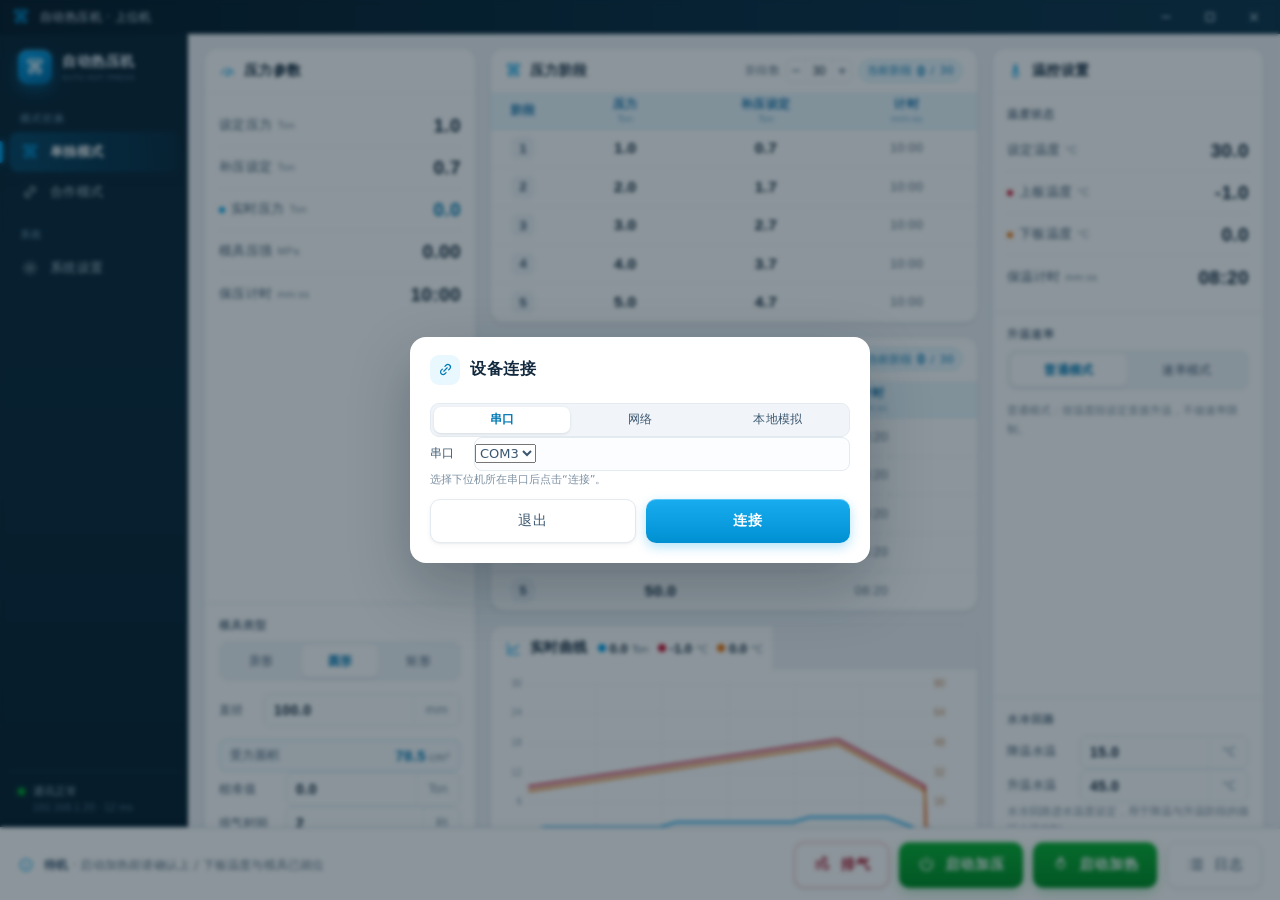
==== commit 4b8a6bf8: "feat: T1→M 字段重命名全链路同步，及计时上限与默认窗口尺寸调整 - SDK：RealTimeData/MachineState 中 T1 字段重命名为 M（IsMStart/CMStep/M" ====
--- a/example/ui/src/index.html
+++ b/example/ui/src/index.html
@@ -619,7 +619,7 @@
       <div class="time-picker">
         <div class="tp-col">
           <button type="button" class="tp-step" data-tp="min" data-step="1" aria-label="分钟加一">+</button>
-          <input class="tp-num" id="tpMin" type="number" min="0" max="599" step="1" value="5" aria-label="分钟">
+          <input class="tp-num" id="tpMin" type="number" min="0" max="1666666" step="1" value="5" aria-label="分钟">
           <span class="tp-unit">分</span>
           <button type="button" class="tp-step" data-tp="min" data-step="-1" aria-label="分钟减一">−</button>
         </div>
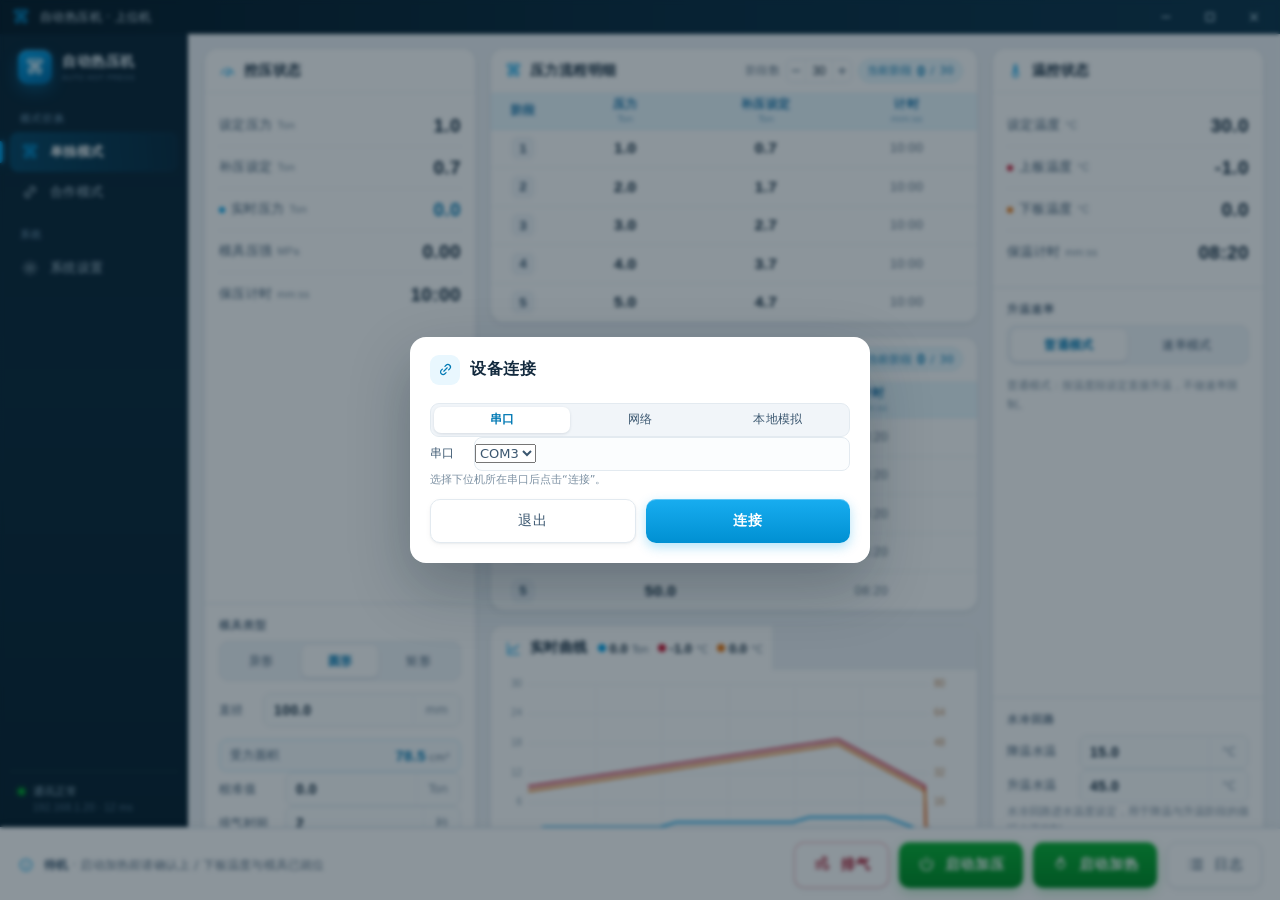
==== commit f69070e2: "上位机：速率模式下发 + UI 卡片风格统一与空白修复 - 速率模式切换同步下发下位机（pushRateMode），设备上报走 applyTempData 不回环  - 版本 chip 文案改为 Pr" ====
--- a/example/ui/src/index.html
+++ b/example/ui/src/index.html
@@ -205,7 +205,7 @@
 
           <div class="col">
             <article class="card grow merge-card">
-              <header class="card-h"><h2><svg class="ic"><use href="#i-gauge"/></svg>压力参数</h2></header>
+              <header class="card-h"><h2><svg class="ic"><use href="#i-gauge"/></svg>控压状态</h2></header>
 
               <div class="set-group">
                 <ul class="kv">
@@ -262,13 +262,13 @@
           <div class="col">
             <article class="card stage-card">
               <header class="card-h">
-                <h2><svg class="ic"><use href="#i-press"/></svg>压力阶段</h2>
+                <h2><svg class="ic"><use href="#i-press"/></svg>压力流程明细</h2>
                 <div class="stage-tools">
                   <span class="count-label">阶段数</span>
-                  <div class="spin" id="pCountSpin" data-tip="压力阶段数 1–30，可直接输入或点「−/+」调整">
-                    <button type="button" data-step="-1" aria-label="减少压力阶段数">−</button>
-                    <input id="pCountInput" type="number" min="1" max="30" step="1" value="30" aria-label="压力阶段数">
-                    <button type="button" data-step="1" aria-label="增加压力阶段数">+</button>
+                  <div class="spin" id="pCountSpin" data-tip="压力流程明细数 1–30，可直接输入或点「−/+」调整">
+                    <button type="button" data-step="-1" aria-label="减少压力流程明细数">−</button>
+                    <input id="pCountInput" type="number" min="1" max="30" step="1" value="30" aria-label="压力流程明细数">
+                    <button type="button" data-step="1" aria-label="增加压力流程明细数">+</button>
                   </div>
                   <span class="stage-pill">当前阶段 <b id="pStageNow">0</b>/<span id="pStageTotal">30</span></span>
                 </div>
@@ -284,13 +284,13 @@
 
             <article class="card grow stage-card">
               <header class="card-h">
-                <h2><svg class="ic"><use href="#i-flame"/></svg>温度阶段</h2>
+                <h2><svg class="ic"><use href="#i-flame"/></svg>温度流程明细</h2>
                 <div class="stage-tools">
                   <span class="count-label">阶段数</span>
-                  <div class="spin" id="tCountSpin" data-tip="温度阶段数 1–30，可直接输入或点「−/+」调整">
-                    <button type="button" data-step="-1" aria-label="减少温度阶段数">−</button>
-                    <input id="tCountInput" type="number" min="1" max="30" step="1" value="30" aria-label="温度阶段数">
-                    <button type="button" data-step="1" aria-label="增加温度阶段数">+</button>
+                  <div class="spin" id="tCountSpin" data-tip="温度流程明细数 1–30，可直接输入或点「−/+」调整">
+                    <button type="button" data-step="-1" aria-label="减少温度流程明细数">−</button>
+                    <input id="tCountInput" type="number" min="1" max="30" step="1" value="30" aria-label="温度流程明细数">
+                    <button type="button" data-step="1" aria-label="增加温度流程明细数">+</button>
                   </div>
                   <span class="stage-pill">当前阶段 <b id="tStageNow">0</b>/<span id="tStageTotal">30</span></span>
                 </div>
@@ -322,10 +322,9 @@
 
           <div class="col">
             <article class="card grow merge-card">
-              <header class="card-h"><h2><svg class="ic"><use href="#i-temp"/></svg>温控设置</h2></header>
+              <header class="card-h"><h2><svg class="ic"><use href="#i-temp"/></svg>温控状态</h2></header>
 
               <div class="set-group">
-                <div class="set-sub">温度状态</div>
                 <ul class="kv">
                   <li><span class="k">设定温度<em>°C</em></span><span class="v" id="vSetT">30.0</span></li>
                   <li class="t-up"><span class="k">上板温度<em>°C</em></span><span class="v" id="vUpT">-1.0</span></li>
@@ -466,7 +465,7 @@
                     <h3>自动热压机</h3>
                     <p>AUTO HOT PRESS</p>
                   </div>
-                  <span class="chip is-brand">已授权 · 单机永久许可</span>
+                  <span class="chip is-brand">PressSDK(1.0.0)</span>
                   <div class="hero-meta">
                     <div><span>通讯状态</span><b>已连接</b></div>
                   </div>
--- a/example/ui/src/styles.css
+++ b/example/ui/src/styles.css
@@ -683,7 +683,7 @@
 
 .mold-tip { margin: 0; font-size: 11px; color: var(--muted-2); line-height: 1.7; }
 
-/* 模具类型并入压力参数后的间距 */
+/* 模具类型并入控压状态后的间距 */
 .set-group .mold-seg { margin-bottom: 12px; }
 .set-group .mold-pane.is-on { margin-bottom: 12px; }
 
@@ -715,7 +715,7 @@
 
 .mold-area em { font-style: normal; font-size: 10.5px; color: var(--muted); }
 
-/* ---------- 温控设置（合并卡片） ---------- */
+/* ---------- 温控状态（合并卡片） ---------- */
 .merge-card { display: flex; flex-direction: column; }
 
 .set-group { padding: 12px 14px 14px; }
@@ -843,7 +843,7 @@
 
 table.tbl td.muted { color: var(--muted-2); font-size: 11.5px; }
 
-/* 普通模式：温度阶段隐藏“速率”列 */
+/* 普通模式：温度流程明细隐藏“速率”列 */
 table.tbl.no-rate th:nth-child(3),
 table.tbl.no-rate td:nth-child(3) { display: none; }
 
